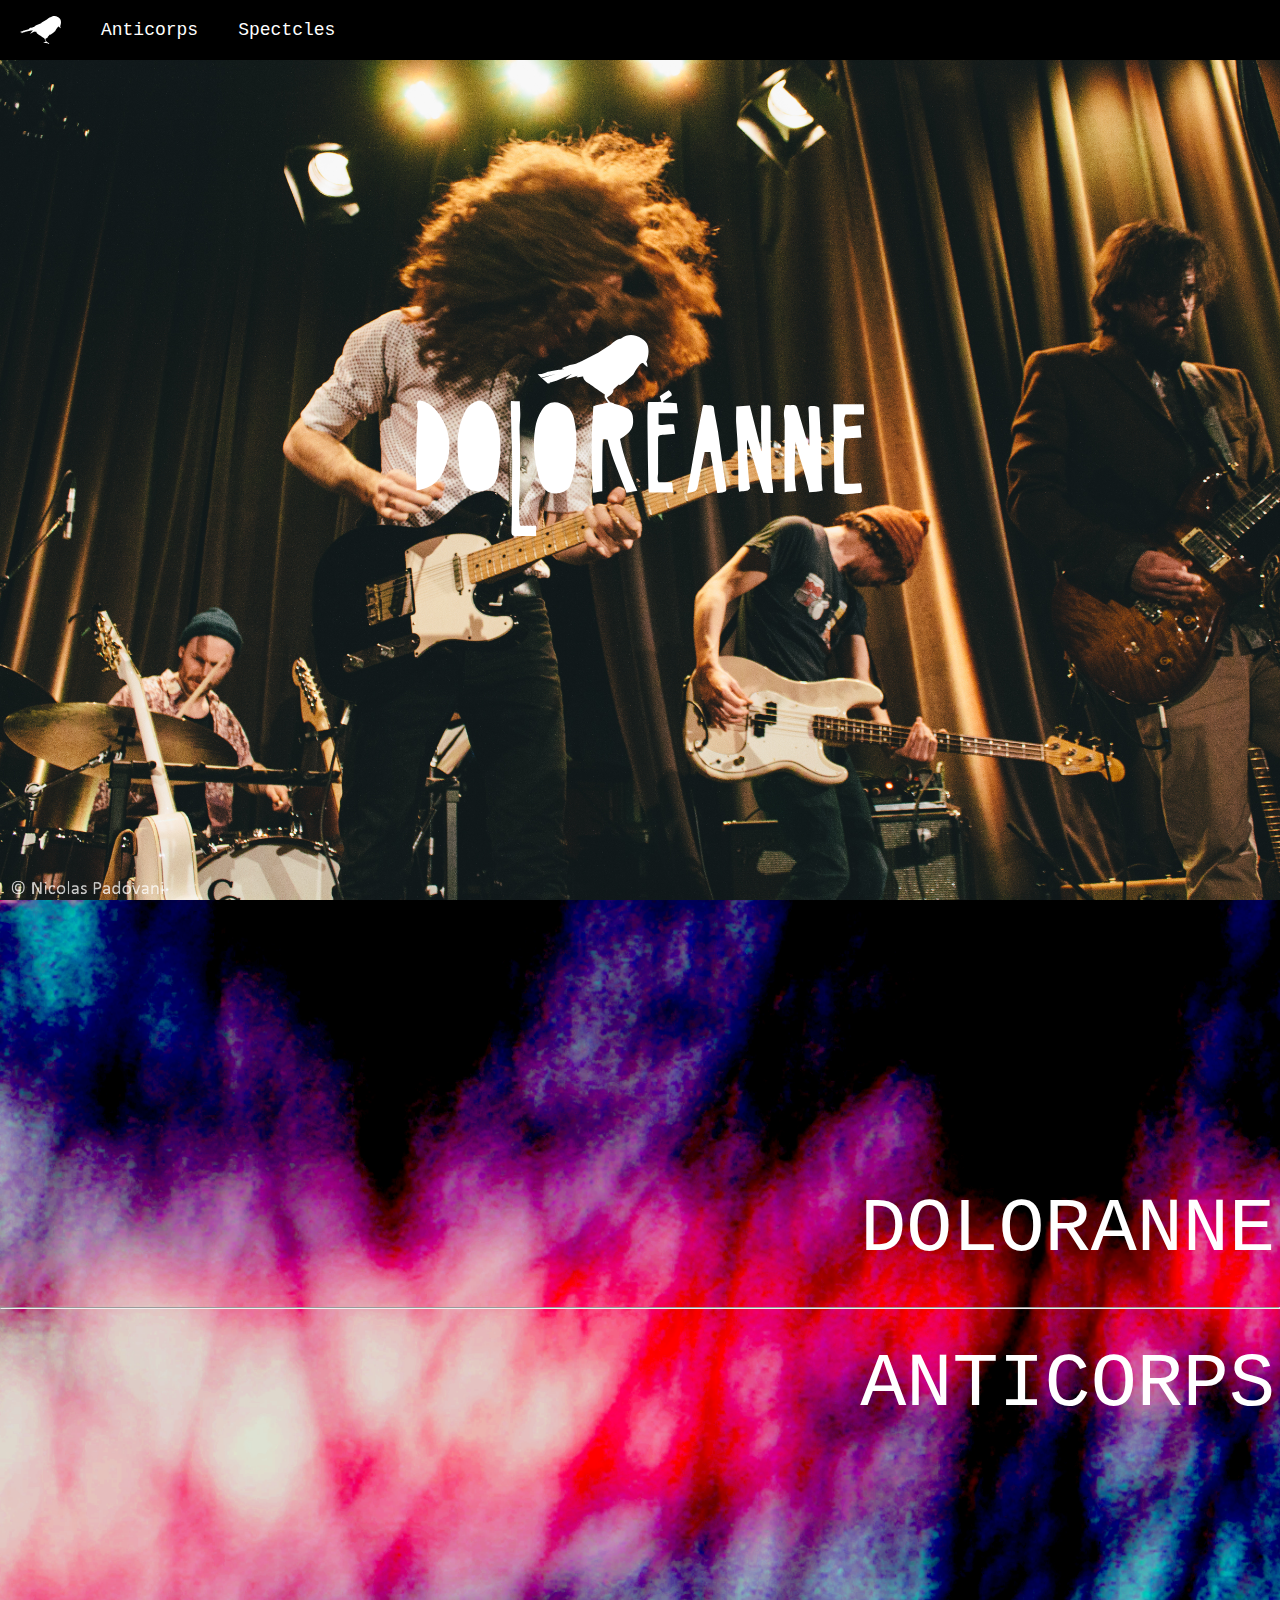
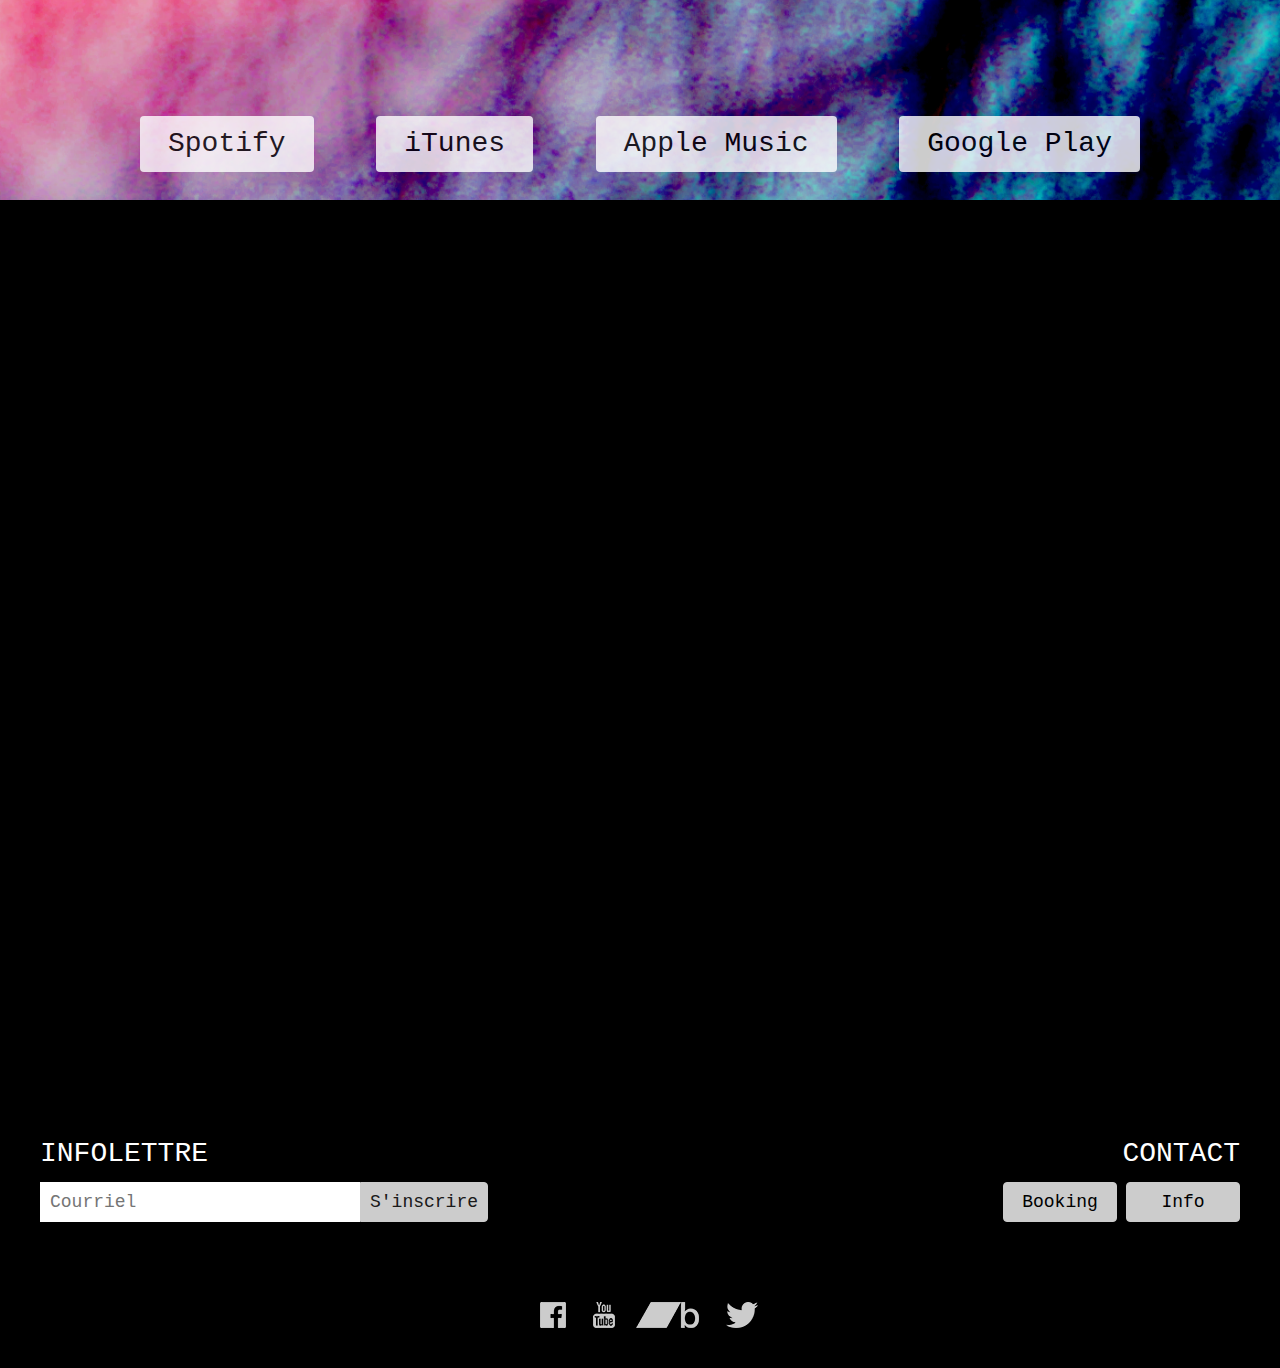
==== index.html @ 205324a2 "v2 done" ====
<!DOCTYPE html>
<html>
	<head>
		<title>Doloréanne - Anticorps</title>
		<meta http-equiv="Content-Type" content="text/html; charset=utf-8">
		<meta name="viewport" content="width=device-width, initial-scale=1.0" />
		<meta property="og:type" content="website">
		<meta property="og:url" content="http://www.doloreanne.com/">
		<meta property="og:title" content="Doloréanne">
		<meta property="og:description" content="Nouvel EP : Anticorps">
		<meta property="og:site_name" content="Doloréanne - Anticorps">
		<meta property="og:image" content="http://doloreanne.com/img/fb-cover.png">
		<meta itemscope="" itemtype="website">
		<meta itemprop="description" content="Nouvel EP : Anticorps">
		<meta itemprop="image" content="http://doloreanne.com/img/cover.jpg">
		<link rel="icon" type="image/png" href="img/icon.png" />
		<link rel="stylesheet" type="text/css" href="./css/screen2019030201.css" />
	</head>
	<body>

		<nav>
			<img src="./img/wezo.svg" alt="Dolo" />
			<a href="#anticorps">Anticorps</a>
			<a href="#spectacles">Spectcles</a>
		</nav>

		<div class="section cover">
			<img src="./img/logo-cover.svg" alt="DOLORÉANNE" />
		</div>

		<div class="section anticorps" id="anticorps">
			<div class="title">
				<span>DOLORANNE</span>
				<hr />
				<span>ANTICORPS</span>
			</div>
			<div class="links">
				<a target="_BLANK" href="https://open.spotify.com/album/1AjdzmxRMo1HwD6W8w2EMB?si=nJT9qt9dRQqXwOm5cv_nzQ" class="spotify">Spotify</a>
				<a target="_BLANK" href="https://itunes.apple.com/ca/album/anticorps-ep/1452738975?uo=4&app=itunes&at=1000lRnf&ct=LFV_84db6aed80f9a83b27f86c3c426909bb" class="itunes">iTunes</a>
				<a target="_BLANK" href="https://itunes.apple.com/ca/album/anticorps-ep/1452738975?uo=4&&app=music&at=1000lRnf&ct=LFV_84db6aed80f9a83b27f86c3c426909bb" class="apple-music">Apple Music</a>
				<a target="_BLANK" href="https://play.google.com/music/m/Bmxa6k22r7zkogozr4hranlynjm?signup_if_needed=1" class="google-play">Google Play</a>
			</div>
		</div>

		<div class="section spectacles" id="spectacles">
			<div class="wrapper">
				<script charset="utf-8" src="https://widget.bandsintown.com/main.min.js"></script><a
					class="bit-widget-initializer" data-artist-name="Doloréanne" data-display-local-dates="false"
					data-display-past-dates="true" data-auto-style="false" data-text-color="#fff" data-link-color="#fff"
					data-popup-background-color="#000" data-background-color="#000" data-display-limit="15"
					data-link-text-color="#000"></a>
			</div>
		</div>

		<div class="contact" id="contact">
			<div class="mc">
				<!-- Begin Mailchimp Signup Form -->
				<link href="//cdn-images.mailchimp.com/embedcode/classic-10_7.css" rel="stylesheet" type="text/css">
				<div id="mc_embed_signup">
					<form action="https://doloreanne.us10.list-manage.com/subscribe/post?u=7552d4fcebd2724e351b34d53&amp;id=9b37d67a64"
						method="post" id="mc-embedded-subscribe-form" name="mc-embedded-subscribe-form" class="validate" target="_blank"
						novalidate>
						<div id="mc_embed_signup_scroll">
							<h2>INFOLETTRE</h2>
							<div class="mc-field-group">
								<input type="email" value="" name="EMAIL" class="required email" id="mce-EMAIL" placeholder="Courriel">
								<input type="submit" value="S'inscrire" name="subscribe" id="mc-embedded-subscribe" class="button">
							</div>
							<div id="mce-responses" class="clear">
								<div class="response" id="mce-error-response" style="display:none"></div>
								<div class="response" id="mce-success-response" style="display:none"></div>
							</div>
							<!-- real people should not fill this in and expect good things - do not remove this or risk form bot signups-->
							<div style="position: absolute; left: -5000px;" aria-hidden="true"><input type="text"
									name="b_7552d4fcebd2724e351b34d53_9b37d67a64" tabindex="-1" value=""></div>
						</div>
					</form>
				</div>
				<script type='text/javascript' src='//s3.amazonaws.com/downloads.mailchimp.com/js/mc-validate.js'></script>
				<script type='text/javascript'>(function($) {
					window.fnames = new Array(); window.ftypes = new Array(); fnames[0] = 'EMAIL'; ftypes[0] = 'email'; fnames[5] = 'MMERGE5'; ftypes[5] = 'text'; fnames[2] = 'LNAME'; ftypes[2] = 'text'; fnames[1] = 'CODE'; ftypes[1] = 'number'; /*
				 * Translated default messages for the $ validation plugin.
				 * Locale: FR
				 */
						$.extend($.validator.messages, {
							required: "Ce champ est requis.",
							remote: "Veuillez remplir ce champ pour continuer.",
							email: "Veuillez entrer une adresse email valide.",
							url: "Veuillez entrer une URL valide.",
							date: "Veuillez entrer une date valide.",
							dateISO: "Veuillez entrer une date valide (ISO).",
							number: "Veuillez entrer un nombre valide.",
							digits: "Veuillez entrer (seulement) une valeur numérique.",
							creditcard: "Veuillez entrer un numéro de carte de crédit valide.",
							equalTo: "Veuillez entrer une nouvelle fois la même valeur.",
							accept: "Veuillez entrer une valeur avec une extension valide.",
							maxlength: $.validator.format("Veuillez ne pas entrer plus de {0} caractères."),
							minlength: $.validator.format("Veuillez entrer au moins {0} caractères."),
							rangelength: $.validator.format("Veuillez entrer entre {0} et {1} caractères."),
							range: $.validator.format("Veuillez entrer une valeur entre {0} et {1}."),
							max: $.validator.format("Veuillez entrer une valeur inférieure ou égale à {0}."),
							min: $.validator.format("Veuillez entrer une valeur supérieure ou égale à {0}.")
						});
					}(jQuery)); var $mcj = jQuery.noConflict(true);</script>
				<!--End mc_embed_signup-->
			</div>

			<div class="links">
				<h2>CONTACT</h2>
				<div class="wrapper">
					<a href="mailto:alex@doloreanne.com">Booking</a>
					<a href="mailto:info@doloreanne.com">Info</a>
				</div>
			</div>
		</div>

		<div class="follow">
			<div class="button">
				<a href="http://facebook.com/doloreanne" target="BLANK">
					<img id="facebook-button" src="./img/facebook.png" />
				</a>
			</div>
			<div class="button">
				<a href="https://www.youtube.com/user/groupedoloreanne/videos" target="BLANK">
					<img style="padding-left: 9px;" id="youtube-button" src="./img/youtube.png" />
				</a>
			</div>
			<div class="button">
				<a href="http://doloreanne.bandcamp.com" target="BLANK">
					<img style="padding-left: 3px;" id="bandcamp-button" src="./img/bandcamp.png" />
				</a>
			</div>
			<div class="button">
				<a href="http://twitter.com/doloreanne" target="BLANK">
					<img style="padding-left: 9px;" id="twitter-button" src="./img/twitter.png" />
				</a>
			</div>
		</div>

	</body>
</html>
---- css/screen2019030201.css ----
html, body, div, span, applet, object, iframe,
h1, h2, h3, h4, h5, h6, p, blockquote, pre,
a, abbr, acronym, address, big, cite, code,
del, dfn, em, img, ins, kbd, q, s, samp,
small, strike, strong, sub, sup, tt, var,
b, u, i, center,
dl, dt, dd, ol, ul, li,
fieldset, form, label, legend,
table, caption, tbody, tfoot, thead, tr, th, td,
article, aside, canvas, details, embed,
figure, figcaption, footer, header, hgroup,
menu, nav, output, ruby, section, summary,
time, mark, audio, video {
  margin: 0;
	padding: 0;
	border: 0;
	font-size: 100%;
	font: inherit;
	vertical-align: baseline;
}

/* make sure to set some focus styles for accessibility */
:focus {
    outline: 0;
}

/* HTML5 display-role reset for older browsers */
article, aside, details, figcaption, figure,
footer, header, hgroup, menu, nav, section {
	display: block;
}

body {
	line-height: 1;
}

ol, ul {
	list-style: none;
}

blockquote, q {
	quotes: none;
}

blockquote:before, blockquote:after,
q:before, q:after {
	content: '';
	content: none;
}

table {
	border-collapse: collapse;
	border-spacing: 0;
}

input[type=search]::-webkit-search-cancel-button,
input[type=search]::-webkit-search-decoration,
input[type=search]::-webkit-search-results-button,
input[type=search]::-webkit-search-results-decoration {
    -webkit-appearance: none;
    -moz-appearance: none;
}

input[type=search] {
    -webkit-appearance: none;
    -moz-appearance: none;
    -webkit-box-sizing: content-box;
    -moz-box-sizing: content-box;
    box-sizing: content-box;
}

textarea {
    overflow: auto;
    vertical-align: top;
    resize: vertical;
}

/**
 * Correct `inline-block` display not defined in IE 6/7/8/9 and Firefox 3.
 */

audio,
canvas,
video {
    display: inline-block;
    *display: inline;
    *zoom: 1;
    max-width: 100%;
}

/**
 * Prevent modern browsers from displaying `audio` without controls.
 * Remove excess height in iOS 5 devices.
 */

audio:not([controls]) {
    display: none;
    height: 0;
}

/**
 * Address styling not present in IE 7/8/9, Firefox 3, and Safari 4.
 * Known issue: no IE 6 support.
 */

[hidden] {
    display: none;
}

/**
 * 1. Correct text resizing oddly in IE 6/7 when body `font-size` is set using
 *    `em` units.
 * 2. Prevent iOS text size adjust after orientation change, without disabling
 *    user zoom.
 */

html {
    font-size: 100%; /* 1 */
    -webkit-text-size-adjust: 100%; /* 2 */
    -ms-text-size-adjust: 100%; /* 2 */
}

/**
 * Address `outline` inconsistency between Chrome and other browsers.
 */

a:focus {
    outline: thin dotted;
}

/**
 * Improve readability when focused and also mouse hovered in all browsers.
 */

a:active,
a:hover {
    outline: 0;
}

/**
 * 1. Remove border when inside `a` element in IE 6/7/8/9 and Firefox 3.
 * 2. Improve image quality when scaled in IE 7.
 */

img {
    border: 0; /* 1 */
    -ms-interpolation-mode: bicubic; /* 2 */
}

/**
 * Address margin not present in IE 6/7/8/9, Safari 5, and Opera 11.
 */

figure {
    margin: 0;
}

/**
 * Correct margin displayed oddly in IE 6/7.
 */

form {
    margin: 0;
}

/**
 * Define consistent border, margin, and padding.
 */

fieldset {
    border: 1px solid #c0c0c0;
    margin: 0 2px;
    padding: 0.35em 0.625em 0.75em;
}

/**
 * 1. Correct color not being inherited in IE 6/7/8/9.
 * 2. Correct text not wrapping in Firefox 3.
 * 3. Correct alignment displayed oddly in IE 6/7.
 */

legend {
    border: 0; /* 1 */
    padding: 0;
    white-space: normal; /* 2 */
    *margin-left: -7px; /* 3 */
}

/**
 * 1. Correct font size not being inherited in all browsers.
 * 2. Address margins set differently in IE 6/7, Firefox 3+, Safari 5,
 *    and Chrome.
 * 3. Improve appearance and consistency in all browsers.
 */

button,
input,
select,
textarea {
    font-size: 100%; /* 1 */
    margin: 0; /* 2 */
    vertical-align: baseline; /* 3 */
    *vertical-align: middle; /* 3 */
}

/**
 * Address Firefox 3+ setting `line-height` on `input` using `!important` in
 * the UA stylesheet.
 */

button,
input {
    line-height: normal;
}

/**
 * Address inconsistent `text-transform` inheritance for `button` and `select`.
 * All other form control elements do not inherit `text-transform` values.
 * Correct `button` style inheritance in Chrome, Safari 5+, and IE 6+.
 * Correct `select` style inheritance in Firefox 4+ and Opera.
 */

button,
select {
    text-transform: none;
}

/**
 * 1. Avoid the WebKit bug in Android 4.0.* where (2) destroys native `audio`
 *    and `video` controls.
 * 2. Correct inability to style clickable `input` types in iOS.
 * 3. Improve usability and consistency of cursor style between image-type
 *    `input` and others.
 * 4. Remove inner spacing in IE 7 without affecting normal text inputs.
 *    Known issue: inner spacing remains in IE 6.
 */

button,
html input[type="button"], /* 1 */
input[type="reset"],
input[type="submit"] {
    -webkit-appearance: button; /* 2 */
    cursor: pointer; /* 3 */
    *overflow: visible;  /* 4 */
}

/**
 * Re-set default cursor for disabled elements.
 */

button[disabled],
html input[disabled] {
    cursor: default;
}

/**
 * 1. Address box sizing set to content-box in IE 8/9.
 * 2. Remove excess padding in IE 8/9.
 * 3. Remove excess padding in IE 7.
 *    Known issue: excess padding remains in IE 6.
 */

input[type="checkbox"],
input[type="radio"] {
    box-sizing: border-box; /* 1 */
    padding: 0; /* 2 */
    *height: 13px; /* 3 */
    *width: 13px; /* 3 */
}

/**
 * 1. Address `appearance` set to `searchfield` in Safari 5 and Chrome.
 * 2. Address `box-sizing` set to `border-box` in Safari 5 and Chrome
 *    (include `-moz` to future-proof).
 */

input[type="search"] {
    -webkit-appearance: textfield; /* 1 */
    -moz-box-sizing: content-box;
    -webkit-box-sizing: content-box; /* 2 */
    box-sizing: content-box;
}

/**
 * Remove inner padding and search cancel button in Safari 5 and Chrome
 * on OS X.
 */

input[type="search"]::-webkit-search-cancel-button,
input[type="search"]::-webkit-search-decoration {
    -webkit-appearance: none;
}

/**
 * Remove inner padding and border in Firefox 3+.
 */

button::-moz-focus-inner,
input::-moz-focus-inner {
    border: 0;
    padding: 0;
}

/**
 * 1. Remove default vertical scrollbar in IE 6/7/8/9.
 * 2. Improve readability and alignment in all browsers.
 */

textarea {
    overflow: auto; /* 1 */
    vertical-align: top; /* 2 */
}

/**
 * Remove most spacing between table cells.
 */

table {
    border-collapse: collapse;
    border-spacing: 0;
}

html,
button,
input,
select,
textarea {
    color: #222;
}


::-moz-selection {
    background: #b3d4fc;
    text-shadow: none;
}

::selection {
    background: #b3d4fc;
    text-shadow: none;
}

img {
    vertical-align: middle;
}

fieldset {
    border: 0;
    margin: 0;
    padding: 0;
}

textarea {
    resize: vertical;
}

.chromeframe {
    margin: 0.2em 0;
    background: #ccc;
    color: #000;
    padding: 0.2em 0;
}

html {
	background-color: #000;
}

nav {
	background-color: #000;
	width: 100%;
	height: 60px;
	position: fixed;
	display: flex;
	flex-direction: row;
	align-items: center;
	z-index: 1;
}
nav img {
	margin: 0 20px;
}
nav a {
	color: #fff;
	font-family: 'Courier New', Courier, monospace;
	text-decoration: none;
	font-size: 18px;
	margin: 0 20px;
}
nav a:hover {
	text-decoration: underline;
}

h2 {
	color: #fff;
	font-size: 28px;
	margin-bottom: 0.5em;
	font-family: 'Courier New', Courier, monospace;
}

.section {
	display: flex;
	min-height: 100vh;
	width: 100%;
}
.section.cover {
	background: url('../img/cover.jpg');
	background-size: cover;
	align-items: center;
	justify-content: center;
}
.section.cover img {
	width: 35%;
	height: auto;
}

.section.anticorps {
	background: url('../img/anticorps.png');
	background-size: cover;
	display: flex;
	flex-direction: column;
	align-items: center;
	justify-content: space-between;
}
.section.anticorps .title {
	color: #fff;
	font-family: 'Courier New', Courier, monospace;
	font-size: 6vw;
	width: 100%;
	text-align: right;
	margin-top: auto;
	margin-bottom: auto;
}
.section.anticorps .title span {
	margin-right: 5px;
}
.section.anticorps .links {
	display: flex;
	flex-direction: row;
	align-items: center;
	margin-bottom: 28px;
	width: 90%;
	max-width: 1000px;
	justify-content: space-between;
	height: 56px;
}
.section.anticorps .links a {
	color: #000;
	font-family: 'Courier New', Courier, monospace;
	text-decoration: none;
	font-size: 28px;
	padding: 0.5em 1em;
	background-color: #fff;
	border-radius: 4px;
	white-space: nowrap;
	overflow: hidden;
	opacity: 0.8;
}
.section.anticorps .links a:hover {
	opacity: 1;
}
@media only screen and (max-width: 920px) {
	.section.anticorps .links {
		flex-direction: column; 
		height: auto;
	}
	.section.anticorps .links a {
		width: 200px;
		text-align: center;
		padding: 0.5 0;
		margin-top: 50px;
	}
}

.section.spectacles {
	background-color: #000;
}
.section.spectacles .wrapper {
	flex: 1;
	width: 100%;
}

.contact {
	display: flex;
	align-items: flex-end;
	margin: 40px;
}
.contact #mc_embed_signup {
	font-size: 28px;
	font-family: 'Courier New', Courier, monospace;
	color: #fff;
}
.contact #mc_embed_signup input[type="email"] {
	font-family: 'Courier New', Courier, monospace;
    font-size: 18px;
    margin: 0;
    padding: 0.5em;
    width: 300px;
    float:left;
    border: 1px solid #fff;
}
.contact #mc_embed_signup input[type="submit"] {
	background-color: #fff;
	font-family: 'Courier New', Courier, monospace;
	font-size: 18px;
	padding: 0.5em;
	float:left;
	border: 1px solid #fff;
	opacity: 0.8;
	border-top-right-radius: 4px;
	border-bottom-right-radius: 4px;
}
.contact #mc_embed_signup input[type="submit"]:hover {
	opacity: 1;
}
.contact .links {
	flex: 1;
	text-align: right;
}
.contact .links .wrapper {
	display: flex;
	flex-direction: row;
	justify-content: flex-end;
}
.contact .links .wrapper a {
	color: #000;
	font-family: 'Courier New', Courier, monospace;
	text-decoration: none;
	font-size: 18px;
	padding: 0.5em 1em;
	border: 1px solid #fff;
	line-height: 20px;
	background-color: #fff;
	border-radius: 4px;
	white-space: nowrap;
	overflow: hidden;
	opacity: 0.8;
	margin-left: 0.5em;
	width: 76px;
	text-align: center;
}
.contact .links .wrapper a:hover {
	opacity: 1;
}
@media only screen and (max-width: 750px) {
	.contact .mc {
		display: none;
	}
	.contact .links {
		flex: 1;
		text-align: center;
	}
	.contact .links .wrapper {
		display: flex;
		flex-direction: row;
		justify-content: center;
	}
}

.follow {
	width: 100%;
	display: flex;
	flex-direction: row;
	justify-content: center;
	margin: 80px 0 40px 0;
}
.follow .button {
	opacity: 0.8;
	margin-left: 18px;
}
.follow .button:hover {
	opacity: 1;
}
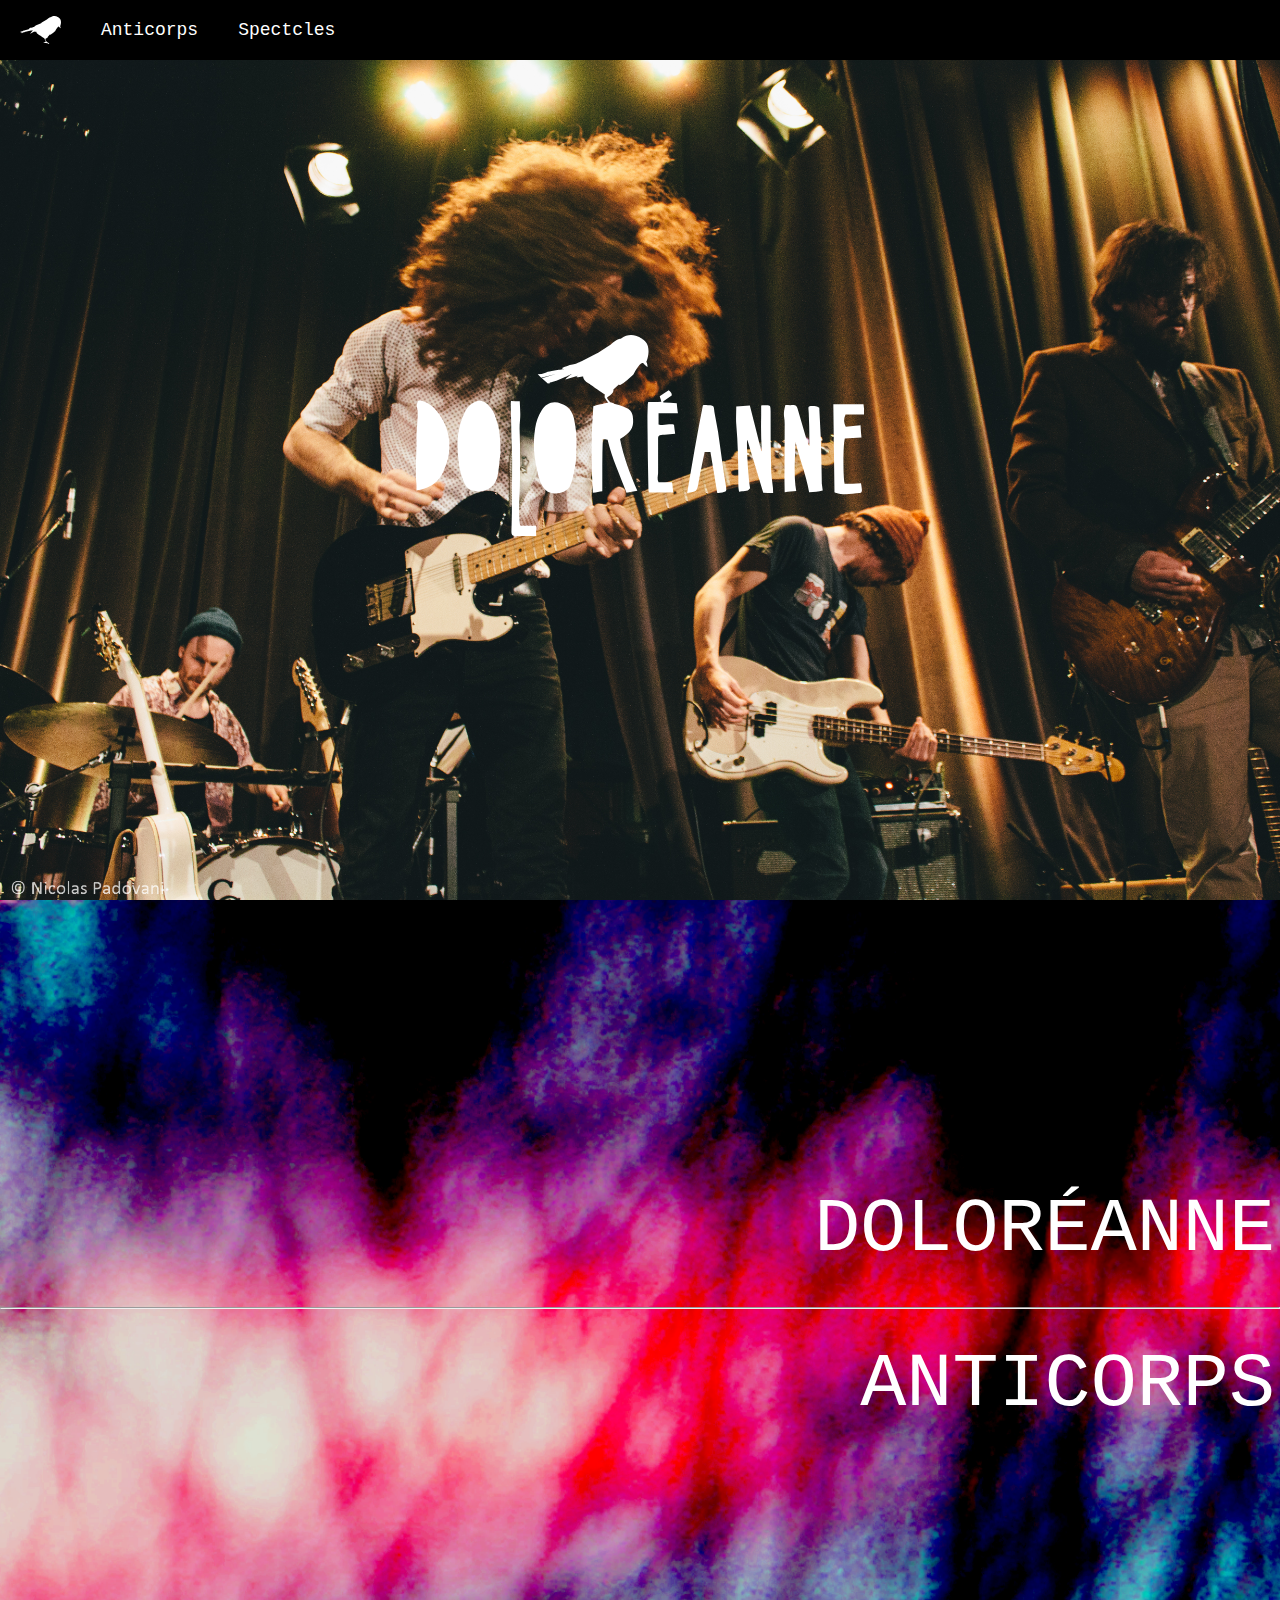
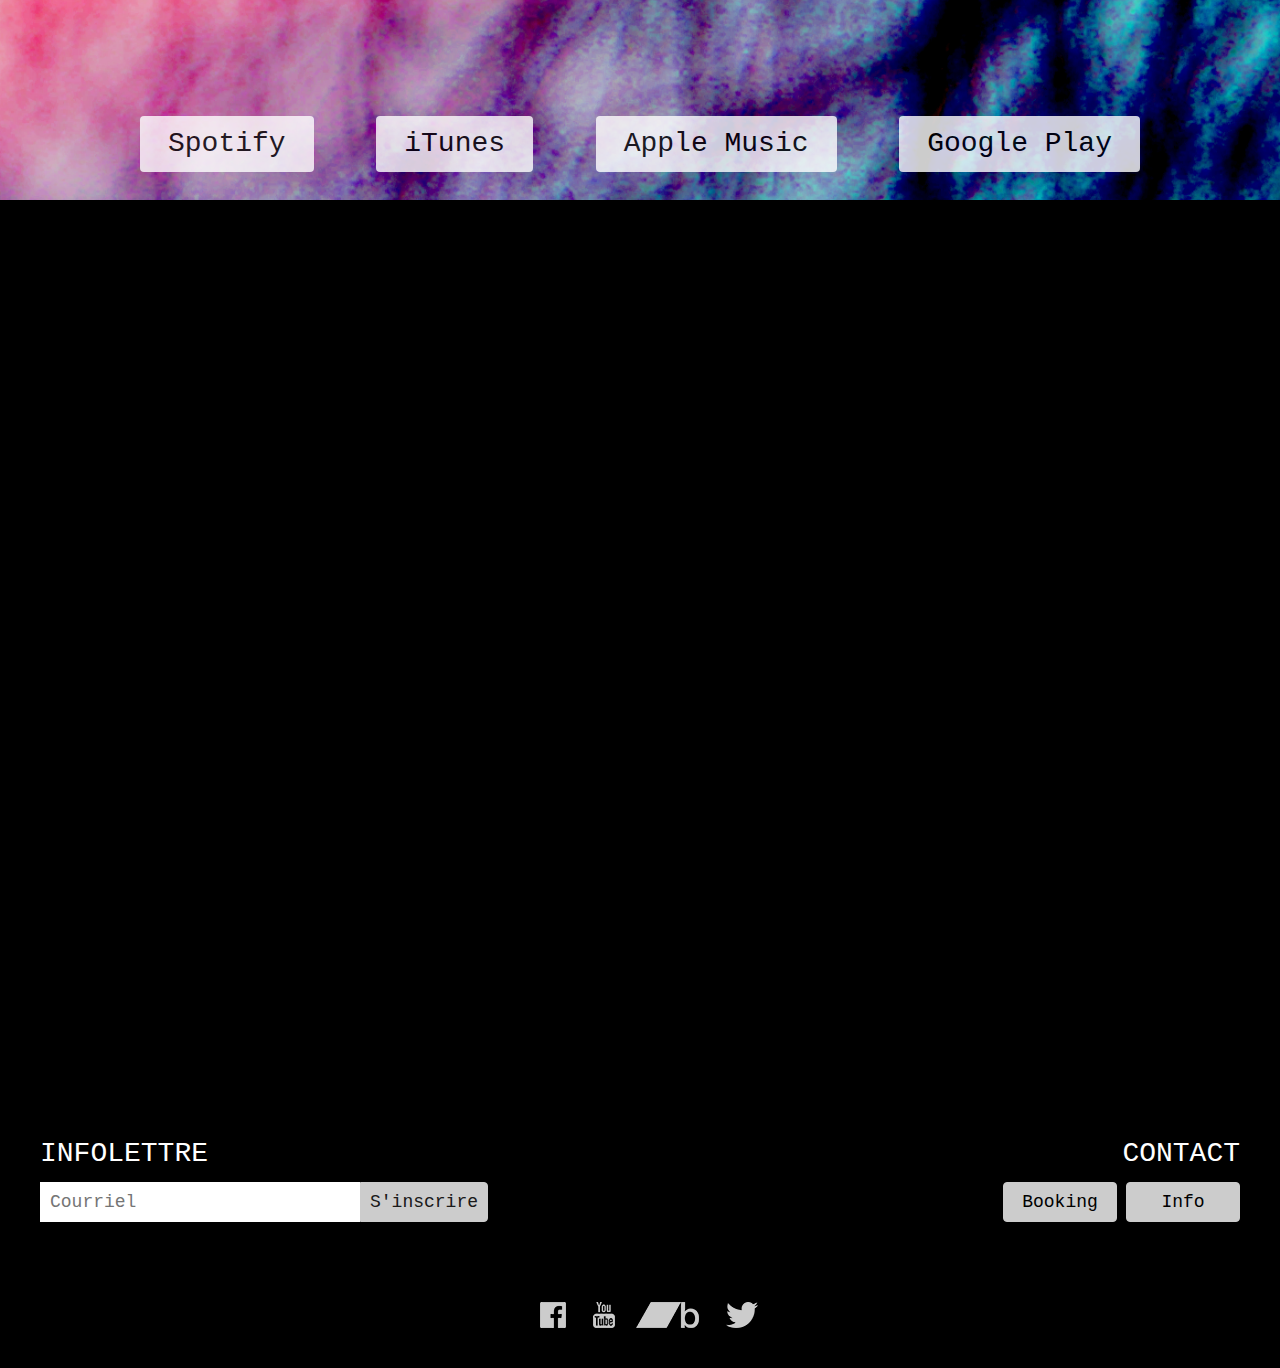
==== commit 12a23d63: "Fixed typo" ====
--- a/index.html
+++ b/index.html
@@ -30,7 +30,7 @@
 
 		<div class="section anticorps" id="anticorps">
 			<div class="title">
-				<span>DOLORANNE</span>
+				<span>DOLORÉANNE</span>
 				<hr />
 				<span>ANTICORPS</span>
 			</div>
@@ -54,8 +54,6 @@
 
 		<div class="contact" id="contact">
 			<div class="mc">
-				<!-- Begin Mailchimp Signup Form -->
-				<link href="//cdn-images.mailchimp.com/embedcode/classic-10_7.css" rel="stylesheet" type="text/css">
 				<div id="mc_embed_signup">
 					<form action="https://doloreanne.us10.list-manage.com/subscribe/post?u=7552d4fcebd2724e351b34d53&amp;id=9b37d67a64"
 						method="post" id="mc-embedded-subscribe-form" name="mc-embedded-subscribe-form" class="validate" target="_blank"
@@ -76,33 +74,6 @@
 						</div>
 					</form>
 				</div>
-				<script type='text/javascript' src='//s3.amazonaws.com/downloads.mailchimp.com/js/mc-validate.js'></script>
-				<script type='text/javascript'>(function($) {
-					window.fnames = new Array(); window.ftypes = new Array(); fnames[0] = 'EMAIL'; ftypes[0] = 'email'; fnames[5] = 'MMERGE5'; ftypes[5] = 'text'; fnames[2] = 'LNAME'; ftypes[2] = 'text'; fnames[1] = 'CODE'; ftypes[1] = 'number'; /*
-				 * Translated default messages for the $ validation plugin.
-				 * Locale: FR
-				 */
-						$.extend($.validator.messages, {
-							required: "Ce champ est requis.",
-							remote: "Veuillez remplir ce champ pour continuer.",
-							email: "Veuillez entrer une adresse email valide.",
-							url: "Veuillez entrer une URL valide.",
-							date: "Veuillez entrer une date valide.",
-							dateISO: "Veuillez entrer une date valide (ISO).",
-							number: "Veuillez entrer un nombre valide.",
-							digits: "Veuillez entrer (seulement) une valeur numérique.",
-							creditcard: "Veuillez entrer un numéro de carte de crédit valide.",
-							equalTo: "Veuillez entrer une nouvelle fois la même valeur.",
-							accept: "Veuillez entrer une valeur avec une extension valide.",
-							maxlength: $.validator.format("Veuillez ne pas entrer plus de {0} caractères."),
-							minlength: $.validator.format("Veuillez entrer au moins {0} caractères."),
-							rangelength: $.validator.format("Veuillez entrer entre {0} et {1} caractères."),
-							range: $.validator.format("Veuillez entrer une valeur entre {0} et {1}."),
-							max: $.validator.format("Veuillez entrer une valeur inférieure ou égale à {0}."),
-							min: $.validator.format("Veuillez entrer une valeur supérieure ou égale à {0}.")
-						});
-					}(jQuery)); var $mcj = jQuery.noConflict(true);</script>
-				<!--End mc_embed_signup-->
 			</div>
 
 			<div class="links">
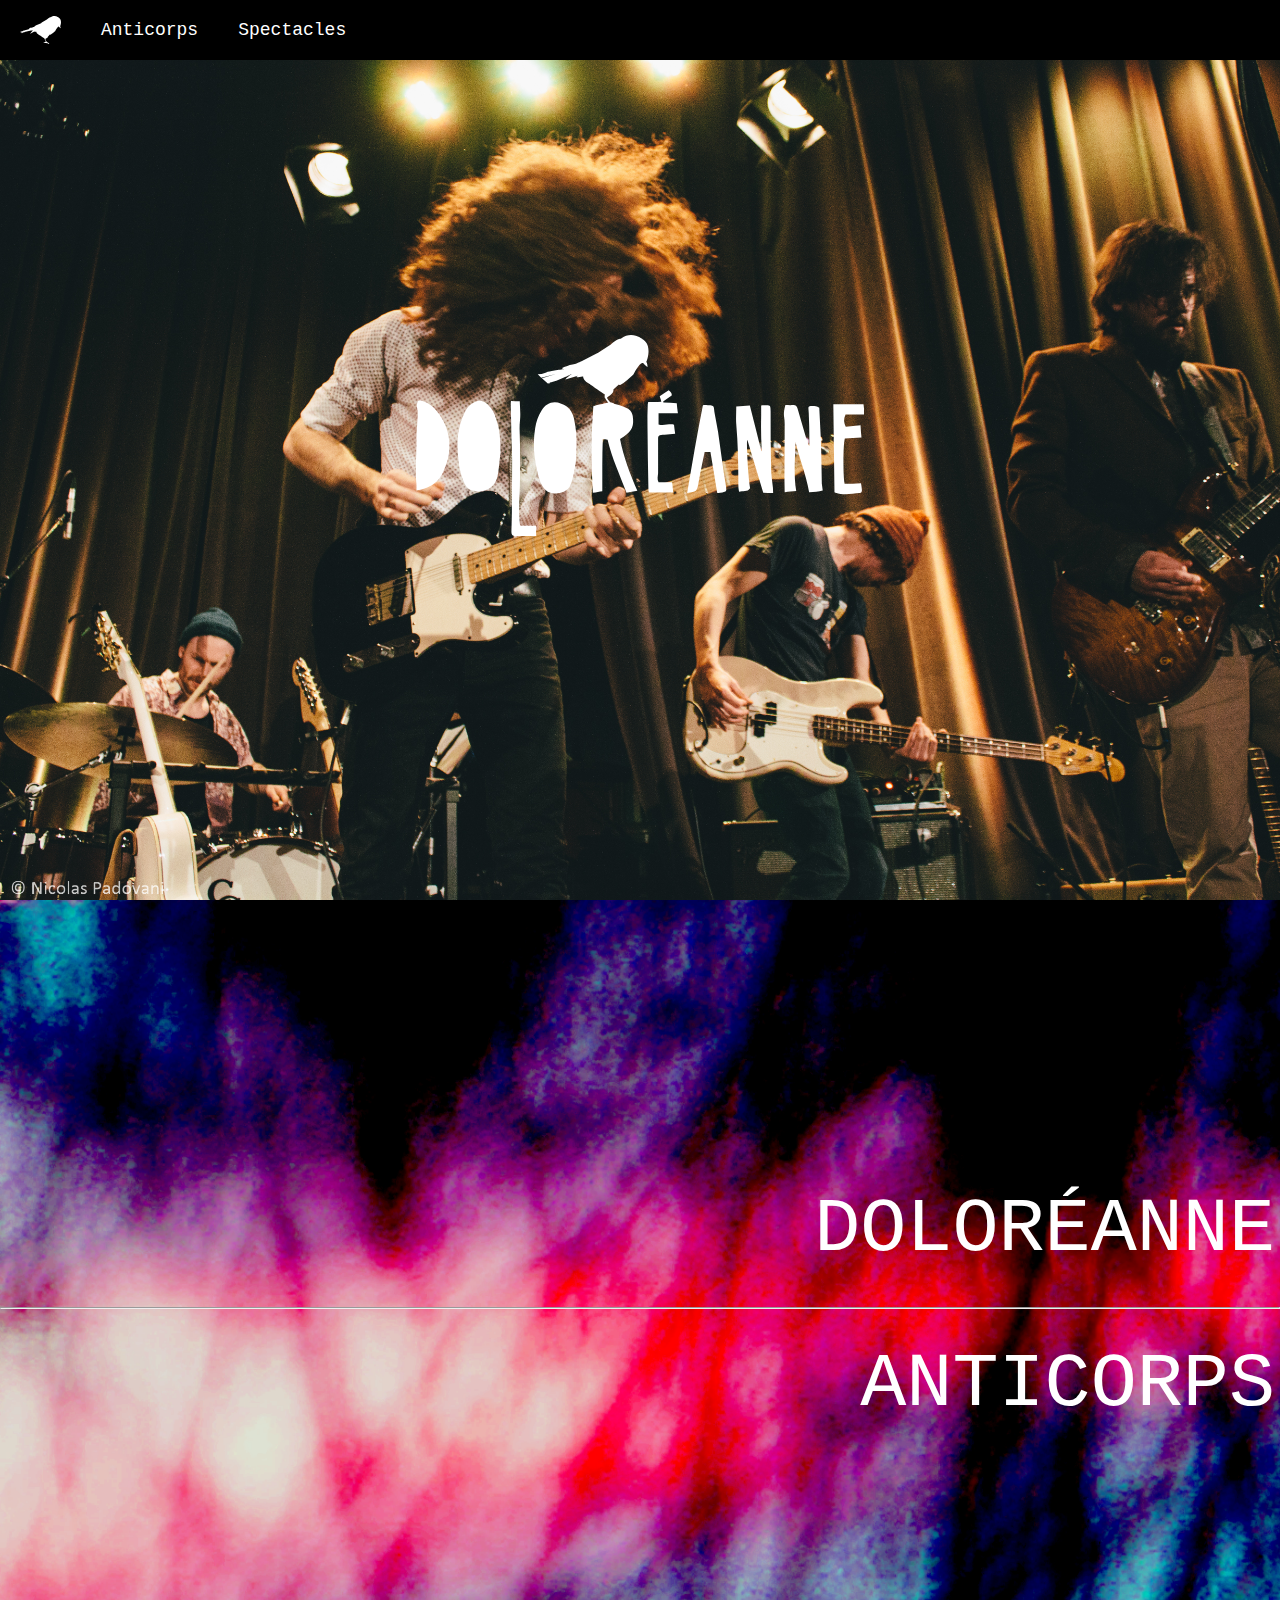
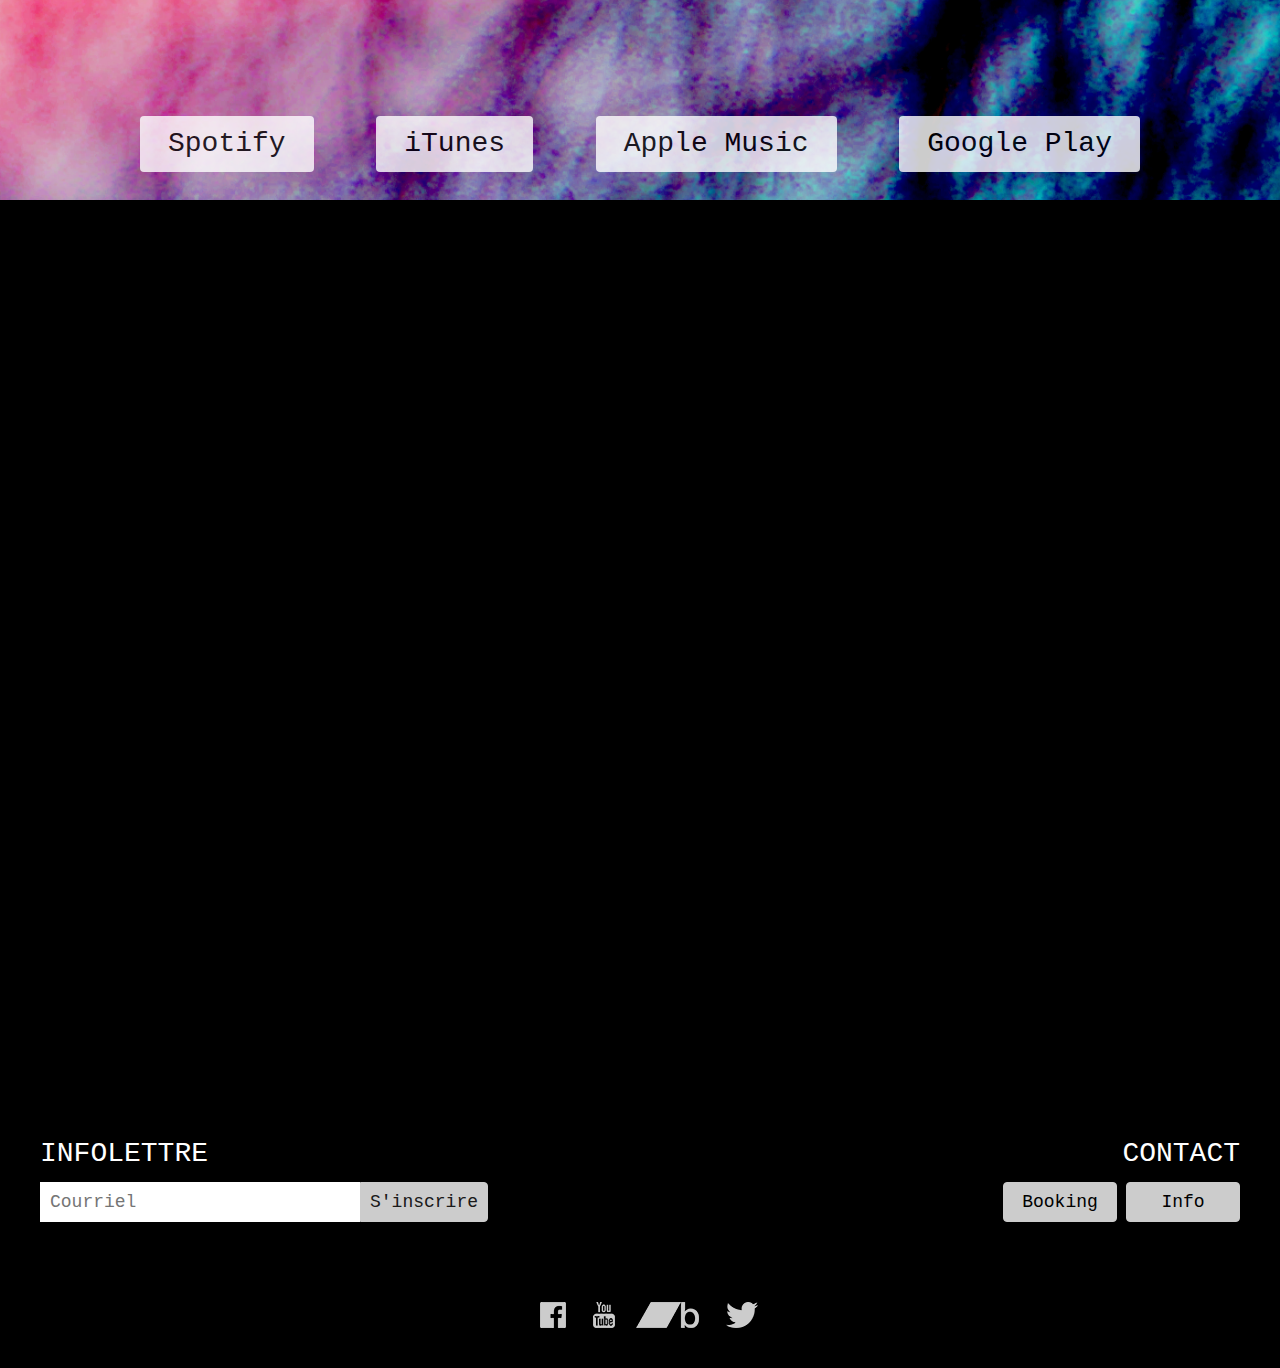
==== commit 2907415b: "Fixed typo volume 2" ====
--- a/index.html
+++ b/index.html
@@ -21,7 +21,7 @@
 		<nav>
 			<img src="./img/wezo.svg" alt="Dolo" />
 			<a href="#anticorps">Anticorps</a>
-			<a href="#spectacles">Spectcles</a>
+			<a href="#spectacles">Spectacles</a>
 		</nav>
 
 		<div class="section cover">
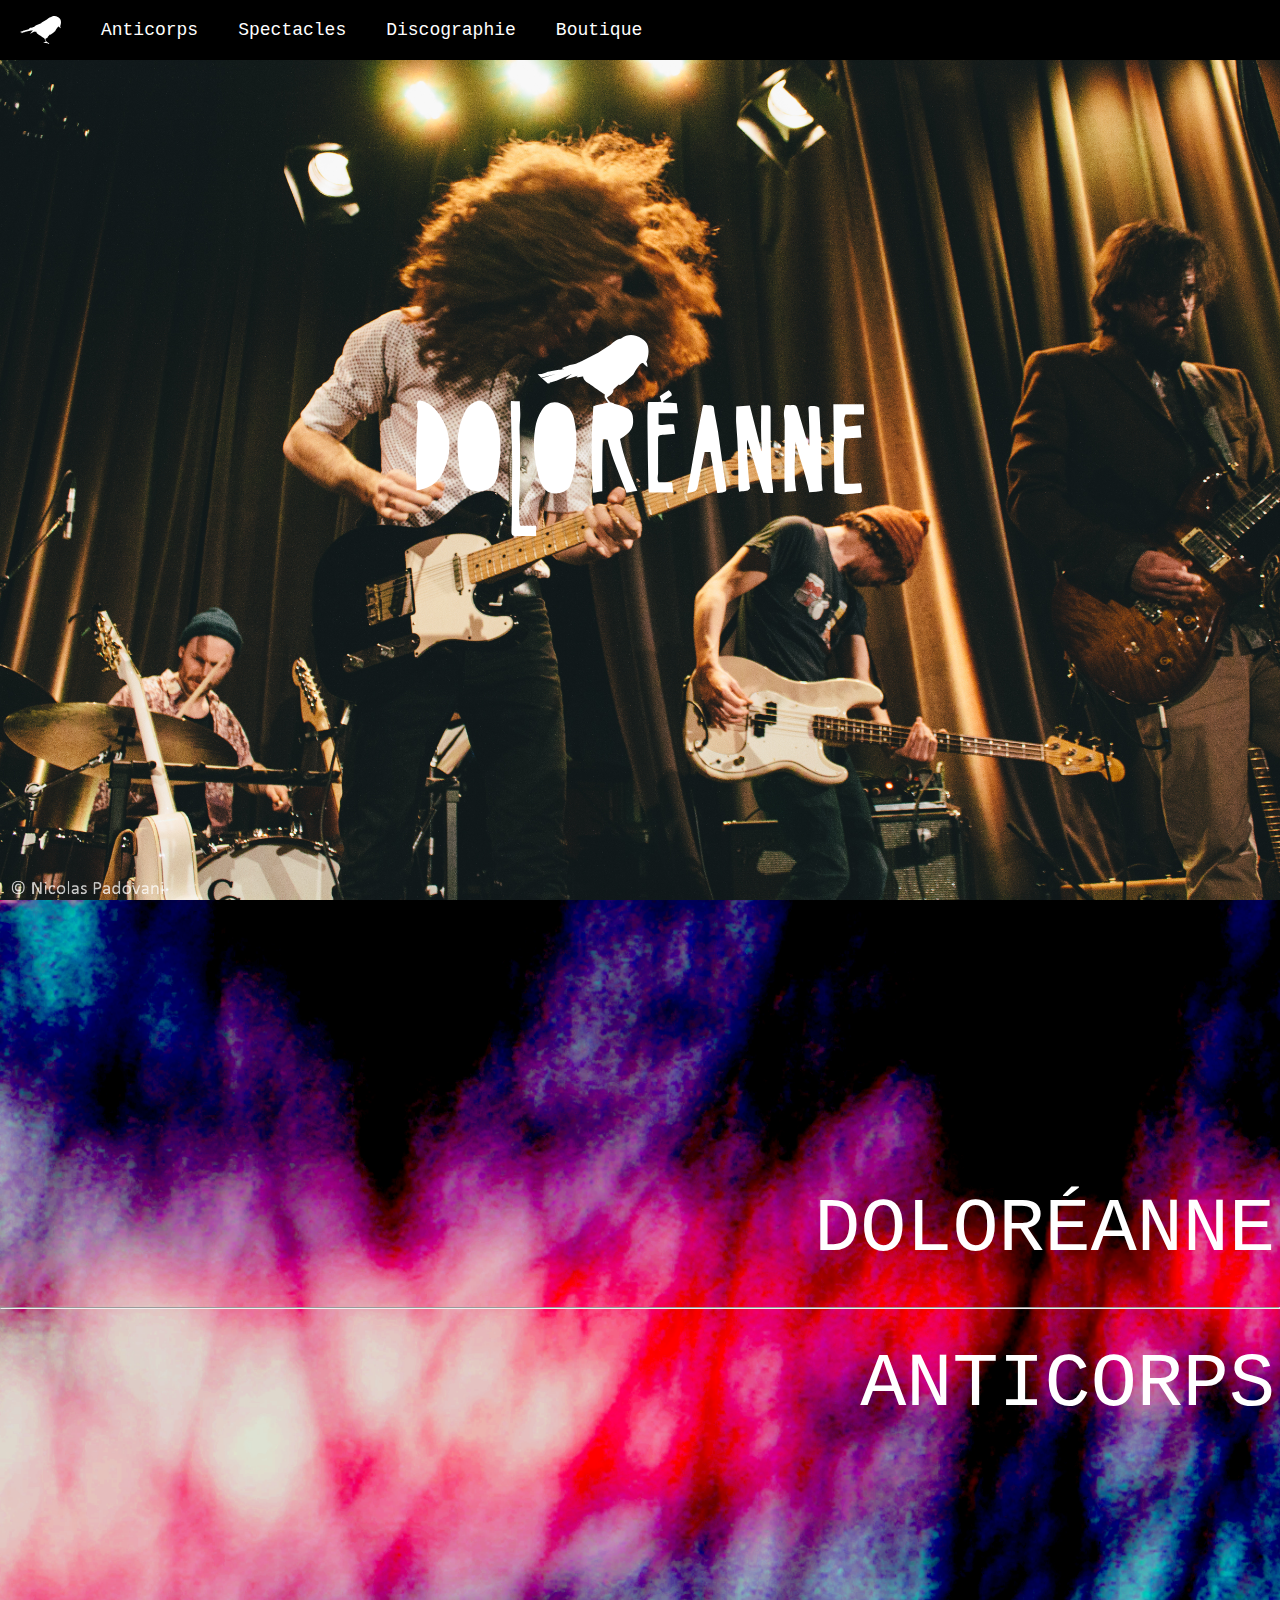
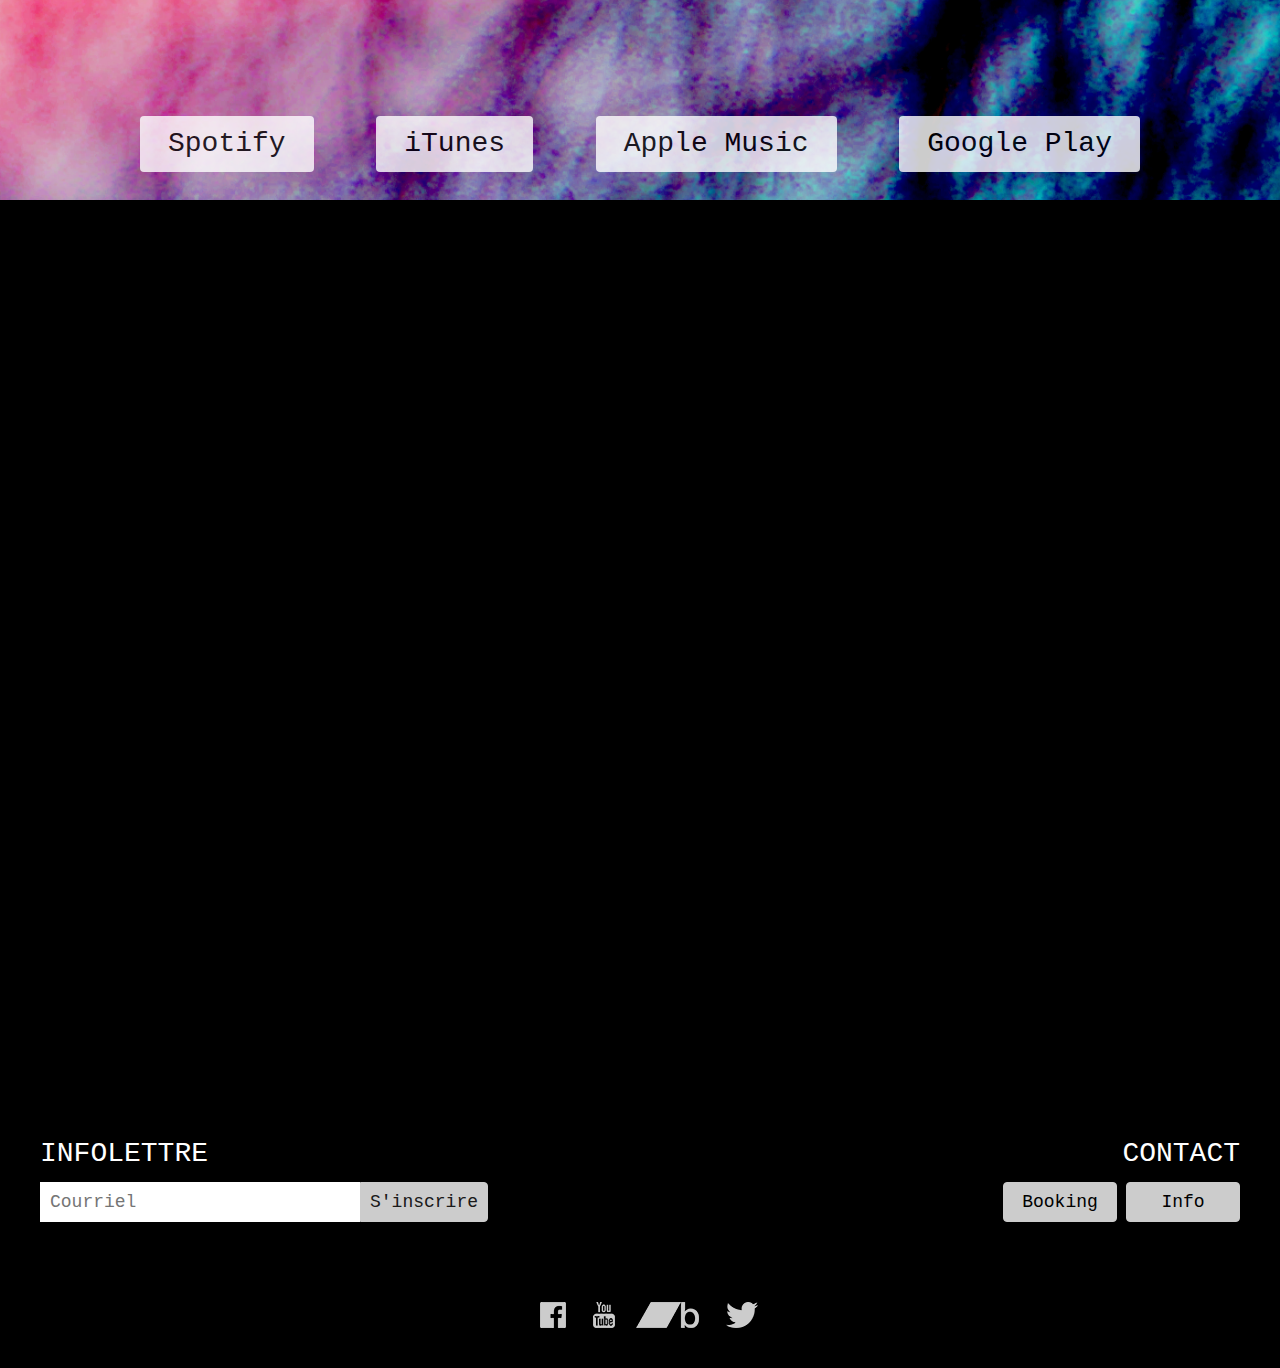
==== commit 1a664e0e: "Added discography and store in menu" ====
--- a/index.html
+++ b/index.html
@@ -1,112 +1,126 @@
 <!DOCTYPE html>
 <html>
-	<head>
-		<title>Doloréanne - Anticorps</title>
-		<meta http-equiv="Content-Type" content="text/html; charset=utf-8">
-		<meta name="viewport" content="width=device-width, initial-scale=1.0" />
-		<meta property="og:type" content="website">
-		<meta property="og:url" content="http://www.doloreanne.com/">
-		<meta property="og:title" content="Doloréanne">
-		<meta property="og:description" content="Nouvel EP : Anticorps">
-		<meta property="og:site_name" content="Doloréanne - Anticorps">
-		<meta property="og:image" content="http://doloreanne.com/img/fb-cover.png">
-		<meta itemscope="" itemtype="website">
-		<meta itemprop="description" content="Nouvel EP : Anticorps">
-		<meta itemprop="image" content="http://doloreanne.com/img/cover.jpg">
-		<link rel="icon" type="image/png" href="img/icon.png" />
-		<link rel="stylesheet" type="text/css" href="./css/screen2019030201.css" />
-	</head>
-	<body>
 
-		<nav>
-			<img src="./img/wezo.svg" alt="Dolo" />
-			<a href="#anticorps">Anticorps</a>
-			<a href="#spectacles">Spectacles</a>
-		</nav>
+<head>
+	<title>Doloréanne - Anticorps</title>
+	<meta http-equiv="Content-Type" content="text/html; charset=utf-8">
+	<meta name="viewport" content="width=device-width, initial-scale=1.0" />
+	<meta property="og:type" content="website">
+	<meta property="og:url" content="http://www.doloreanne.com/">
+	<meta property="og:title" content="Doloréanne">
+	<meta property="og:description" content="Nouvel EP : Anticorps">
+	<meta property="og:site_name" content="Doloréanne - Anticorps">
+	<meta property="og:image" content="http://doloreanne.com/img/fb-cover.png">
+	<meta itemscope="" itemtype="website">
+	<meta itemprop="description" content="Nouvel EP : Anticorps">
+	<meta itemprop="image" content="http://doloreanne.com/img/cover.jpg">
+	<link rel="icon" type="image/png" href="img/icon.png" />
+	<link rel="stylesheet" type="text/css" href="./css/screen2019030201.css" />
+</head>
 
-		<div class="section cover">
-			<img src="./img/logo-cover.svg" alt="DOLORÉANNE" />
+<body>
+
+	<nav>
+		<img src="./img/wezo.svg" alt="Dolo" />
+		<a href="#anticorps">Anticorps</a>
+		<a href="#spectacles">Spectacles</a>
+		<a href="https://doloreanne.bandcamp.com/music" target="_BLANK">Discographie</a>
+		<a href="https://doloreanne.bandcamp.com/merch" target="_BLANK">Boutique</a>
+	</nav>
+
+	<div class="section cover">
+		<img src="./img/logo-cover.svg" alt="DOLORÉANNE" />
+	</div>
+
+	<div class="section anticorps" id="anticorps">
+		<div class="title">
+			<span>DOLORÉANNE</span>
+			<hr />
+			<span>ANTICORPS</span>
 		</div>
+		<div class="links">
+			<a target="_BLANK" href="https://open.spotify.com/album/1AjdzmxRMo1HwD6W8w2EMB?si=nJT9qt9dRQqXwOm5cv_nzQ"
+				class="spotify">Spotify</a>
+			<a target="_BLANK"
+				href="https://itunes.apple.com/ca/album/anticorps-ep/1452738975?uo=4&app=itunes&at=1000lRnf&ct=LFV_84db6aed80f9a83b27f86c3c426909bb"
+				class="itunes">iTunes</a>
+			<a target="_BLANK"
+				href="https://itunes.apple.com/ca/album/anticorps-ep/1452738975?uo=4&&app=music&at=1000lRnf&ct=LFV_84db6aed80f9a83b27f86c3c426909bb"
+				class="apple-music">Apple Music</a>
+			<a target="_BLANK" href="https://play.google.com/music/m/Bmxa6k22r7zkogozr4hranlynjm?signup_if_needed=1"
+				class="google-play">Google Play</a>
+		</div>
+	</div>
 
-		<div class="section anticorps" id="anticorps">
-			<div class="title">
-				<span>DOLORÉANNE</span>
-				<hr />
-				<span>ANTICORPS</span>
-			</div>
-			<div class="links">
-				<a target="_BLANK" href="https://open.spotify.com/album/1AjdzmxRMo1HwD6W8w2EMB?si=nJT9qt9dRQqXwOm5cv_nzQ" class="spotify">Spotify</a>
-				<a target="_BLANK" href="https://itunes.apple.com/ca/album/anticorps-ep/1452738975?uo=4&app=itunes&at=1000lRnf&ct=LFV_84db6aed80f9a83b27f86c3c426909bb" class="itunes">iTunes</a>
-				<a target="_BLANK" href="https://itunes.apple.com/ca/album/anticorps-ep/1452738975?uo=4&&app=music&at=1000lRnf&ct=LFV_84db6aed80f9a83b27f86c3c426909bb" class="apple-music">Apple Music</a>
-				<a target="_BLANK" href="https://play.google.com/music/m/Bmxa6k22r7zkogozr4hranlynjm?signup_if_needed=1" class="google-play">Google Play</a>
+	<div class="section spectacles" id="spectacles">
+		<div class="wrapper">
+			<script charset="utf-8" src="https://widget.bandsintown.com/main.min.js"></script><a
+				class="bit-widget-initializer" data-artist-name="Doloréanne" data-display-local-dates="false"
+				data-display-past-dates="true" data-auto-style="false" data-text-color="#fff" data-link-color="#fff"
+				data-popup-background-color="#000" data-background-color="#000" data-display-limit="15"
+				data-link-text-color="#000"></a>
+		</div>
+	</div>
+
+	<div class="contact" id="contact">
+		<div class="mc">
+			<div id="mc_embed_signup">
+				<form
+					action="https://doloreanne.us10.list-manage.com/subscribe/post?u=7552d4fcebd2724e351b34d53&amp;id=9b37d67a64"
+					method="post" id="mc-embedded-subscribe-form" name="mc-embedded-subscribe-form" class="validate"
+					target="_blank" novalidate>
+					<div id="mc_embed_signup_scroll">
+						<h2>INFOLETTRE</h2>
+						<div class="mc-field-group">
+							<input type="email" value="" name="EMAIL" class="required email" id="mce-EMAIL"
+								placeholder="Courriel">
+							<input type="submit" value="S'inscrire" name="subscribe" id="mc-embedded-subscribe"
+								class="button">
+						</div>
+						<div id="mce-responses" class="clear">
+							<div class="response" id="mce-error-response" style="display:none"></div>
+							<div class="response" id="mce-success-response" style="display:none"></div>
+						</div>
+						<!-- real people should not fill this in and expect good things - do not remove this or risk form bot signups-->
+						<div style="position: absolute; left: -5000px;" aria-hidden="true"><input type="text"
+								name="b_7552d4fcebd2724e351b34d53_9b37d67a64" tabindex="-1" value=""></div>
+					</div>
+				</form>
 			</div>
 		</div>
 
-		<div class="section spectacles" id="spectacles">
+		<div class="links">
+			<h2>CONTACT</h2>
 			<div class="wrapper">
-				<script charset="utf-8" src="https://widget.bandsintown.com/main.min.js"></script><a
-					class="bit-widget-initializer" data-artist-name="Doloréanne" data-display-local-dates="false"
-					data-display-past-dates="true" data-auto-style="false" data-text-color="#fff" data-link-color="#fff"
-					data-popup-background-color="#000" data-background-color="#000" data-display-limit="15"
-					data-link-text-color="#000"></a>
+				<a href="mailto:alex@doloreanne.com">Booking</a>
+				<a href="mailto:info@doloreanne.com">Info</a>
 			</div>
 		</div>
+	</div>
 
-		<div class="contact" id="contact">
-			<div class="mc">
-				<div id="mc_embed_signup">
-					<form action="https://doloreanne.us10.list-manage.com/subscribe/post?u=7552d4fcebd2724e351b34d53&amp;id=9b37d67a64"
-						method="post" id="mc-embedded-subscribe-form" name="mc-embedded-subscribe-form" class="validate" target="_blank"
-						novalidate>
-						<div id="mc_embed_signup_scroll">
-							<h2>INFOLETTRE</h2>
-							<div class="mc-field-group">
-								<input type="email" value="" name="EMAIL" class="required email" id="mce-EMAIL" placeholder="Courriel">
-								<input type="submit" value="S'inscrire" name="subscribe" id="mc-embedded-subscribe" class="button">
-							</div>
-							<div id="mce-responses" class="clear">
-								<div class="response" id="mce-error-response" style="display:none"></div>
-								<div class="response" id="mce-success-response" style="display:none"></div>
-							</div>
-							<!-- real people should not fill this in and expect good things - do not remove this or risk form bot signups-->
-							<div style="position: absolute; left: -5000px;" aria-hidden="true"><input type="text"
-									name="b_7552d4fcebd2724e351b34d53_9b37d67a64" tabindex="-1" value=""></div>
-						</div>
-					</form>
-				</div>
-			</div>
+	<div class="follow">
+		<div class="button">
+			<a href="http://facebook.com/doloreanne" target="BLANK">
+				<img id="facebook-button" src="./img/facebook.png" />
+			</a>
+		</div>
+		<div class="button">
+			<a href="https://www.youtube.com/user/groupedoloreanne/videos" target="BLANK">
+				<img style="padding-left: 9px;" id="youtube-button" src="./img/youtube.png" />
+			</a>
+		</div>
+		<div class="button">
+			<a href="http://doloreanne.bandcamp.com" target="BLANK">
+				<img style="padding-left: 3px;" id="bandcamp-button" src="./img/bandcamp.png" />
+			</a>
+		</div>
+		<div class="button">
+			<a href="http://twitter.com/doloreanne" target="BLANK">
+				<img style="padding-left: 9px;" id="twitter-button" src="./img/twitter.png" />
+			</a>
+		</div>
+	</div>
 
-			<div class="links">
-				<h2>CONTACT</h2>
-				<div class="wrapper">
-					<a href="mailto:alex@doloreanne.com">Booking</a>
-					<a href="mailto:info@doloreanne.com">Info</a>
-				</div>
-			</div>
-		</div>
+</body>
 
-		<div class="follow">
-			<div class="button">
-				<a href="http://facebook.com/doloreanne" target="BLANK">
-					<img id="facebook-button" src="./img/facebook.png" />
-				</a>
-			</div>
-			<div class="button">
-				<a href="https://www.youtube.com/user/groupedoloreanne/videos" target="BLANK">
-					<img style="padding-left: 9px;" id="youtube-button" src="./img/youtube.png" />
-				</a>
-			</div>
-			<div class="button">
-				<a href="http://doloreanne.bandcamp.com" target="BLANK">
-					<img style="padding-left: 3px;" id="bandcamp-button" src="./img/bandcamp.png" />
-				</a>
-			</div>
-			<div class="button">
-				<a href="http://twitter.com/doloreanne" target="BLANK">
-					<img style="padding-left: 9px;" id="twitter-button" src="./img/twitter.png" />
-				</a>
-			</div>
-		</div>
-
-	</body>
 </html>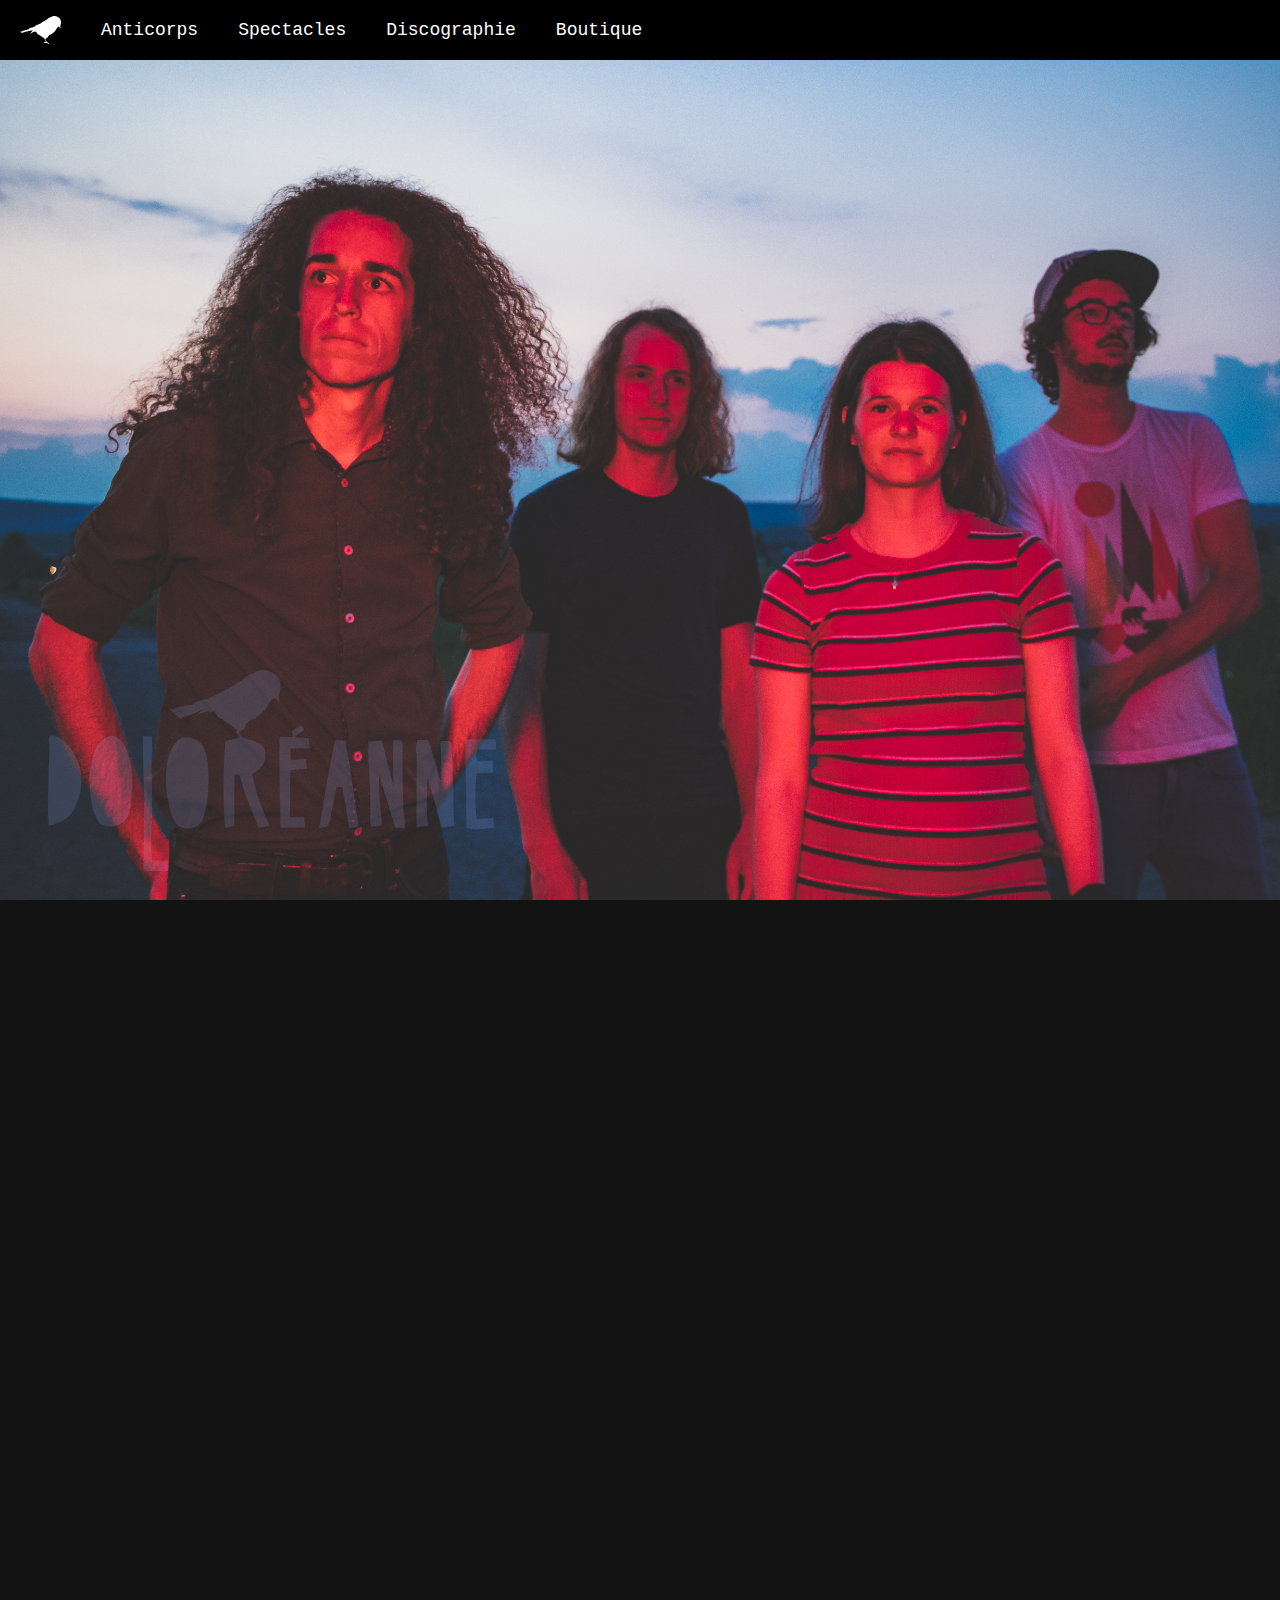
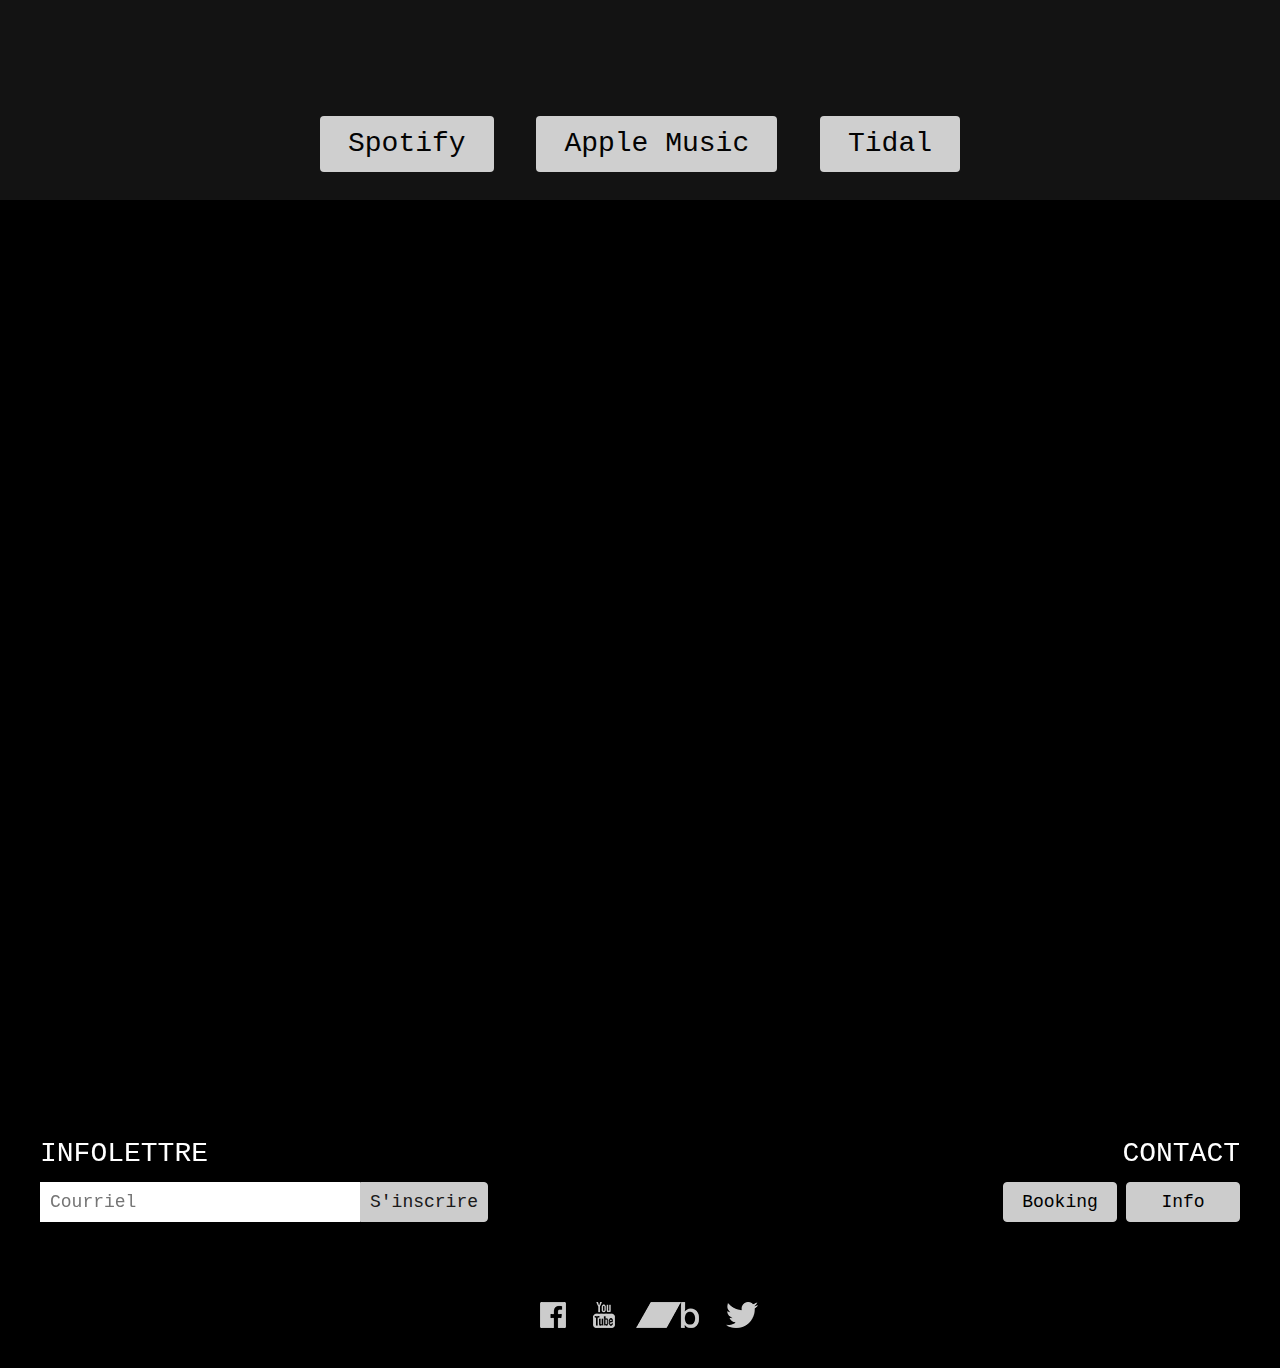
==== commit 8847d02e: "New album!!" ====
--- a/index.html
+++ b/index.html
@@ -32,23 +32,17 @@
 		<img src="./img/logo-cover.svg" alt="DOLORÉANNE" />
 	</div>
 
-	<div class="section anticorps" id="anticorps">
+	<div class="section album" id="album">
 		<div class="title">
-			<span>DOLORÉANNE</span>
-			<hr />
-			<span>ANTICORPS</span>
+
 		</div>
 		<div class="links">
-			<a target="_BLANK" href="https://open.spotify.com/album/1AjdzmxRMo1HwD6W8w2EMB?si=nJT9qt9dRQqXwOm5cv_nzQ"
+			<a target="_BLANK"
+				href="https://open.spotify.com/album/3qQWuzYF5lLKwzo8EQLwB1?si=t3X6bn21QZ2244UsKDHPMw&dl_branch=1"
 				class="spotify">Spotify</a>
-			<a target="_BLANK"
-				href="https://itunes.apple.com/ca/album/anticorps-ep/1452738975?uo=4&app=itunes&at=1000lRnf&ct=LFV_84db6aed80f9a83b27f86c3c426909bb"
-				class="itunes">iTunes</a>
-			<a target="_BLANK"
-				href="https://itunes.apple.com/ca/album/anticorps-ep/1452738975?uo=4&&app=music&at=1000lRnf&ct=LFV_84db6aed80f9a83b27f86c3c426909bb"
+			<a target="_BLANK" href="https://music.apple.com/ca/album/tout-le-monde-a-froid/1573854317"
 				class="apple-music">Apple Music</a>
-			<a target="_BLANK" href="https://play.google.com/music/m/Bmxa6k22r7zkogozr4hranlynjm?signup_if_needed=1"
-				class="google-play">Google Play</a>
+			<a target="_BLANK" href="https://tidal.com/browse/album/186461239" class="tidal">Tidal</a>
 		</div>
 	</div>
 
--- a/css/screen2019030201.css
+++ b/css/screen2019030201.css
@@ -403,23 +403,30 @@
 .section.cover {
 	background: url('../img/cover.jpg');
 	background-size: cover;
-	align-items: center;
-	justify-content: center;
+	position: relative;
 }
 .section.cover img {
 	width: 35%;
 	height: auto;
-}
-
-.section.anticorps {
-	background: url('../img/anticorps.png');
-	background-size: cover;
+	position: absolute;
+	bottom: 0;
+	left: 3em;
+	mix-blend-mode: screen;
+	opacity: 0.5;
+}
+
+.section.album {
+	background: url('../img/pochette.png');
+	background-size: contain;
+	background-position: center;
+	background-repeat: no-repeat;
+	background-color: #131313;
 	display: flex;
 	flex-direction: column;
 	align-items: center;
 	justify-content: space-between;
 }
-.section.anticorps .title {
+.section.album .title {
 	color: #fff;
 	font-family: 'Courier New', Courier, monospace;
 	font-size: 6vw;
@@ -428,20 +435,20 @@
 	margin-top: auto;
 	margin-bottom: auto;
 }
-.section.anticorps .title span {
+.section.album .title span {
 	margin-right: 5px;
 }
-.section.anticorps .links {
+.section.album .links {
 	display: flex;
 	flex-direction: row;
 	align-items: center;
 	margin-bottom: 28px;
-	width: 90%;
+	width: 50%;
 	max-width: 1000px;
 	justify-content: space-between;
 	height: 56px;
 }
-.section.anticorps .links a {
+.section.album .links a {
 	color: #000;
 	font-family: 'Courier New', Courier, monospace;
 	text-decoration: none;
@@ -453,15 +460,15 @@
 	overflow: hidden;
 	opacity: 0.8;
 }
-.section.anticorps .links a:hover {
+.section.album .links a:hover {
 	opacity: 1;
 }
 @media only screen and (max-width: 920px) {
-	.section.anticorps .links {
+	.section.album .links {
 		flex-direction: column; 
 		height: auto;
 	}
-	.section.anticorps .links a {
+	.section.album .links a {
 		width: 200px;
 		text-align: center;
 		padding: 0.5 0;
@@ -471,10 +478,12 @@
 
 .section.spectacles {
 	background-color: #000;
+	align-items: center;
 }
 .section.spectacles .wrapper {
 	flex: 1;
 	width: 100%;
+	padding: 3em;
 }
 
 .contact {
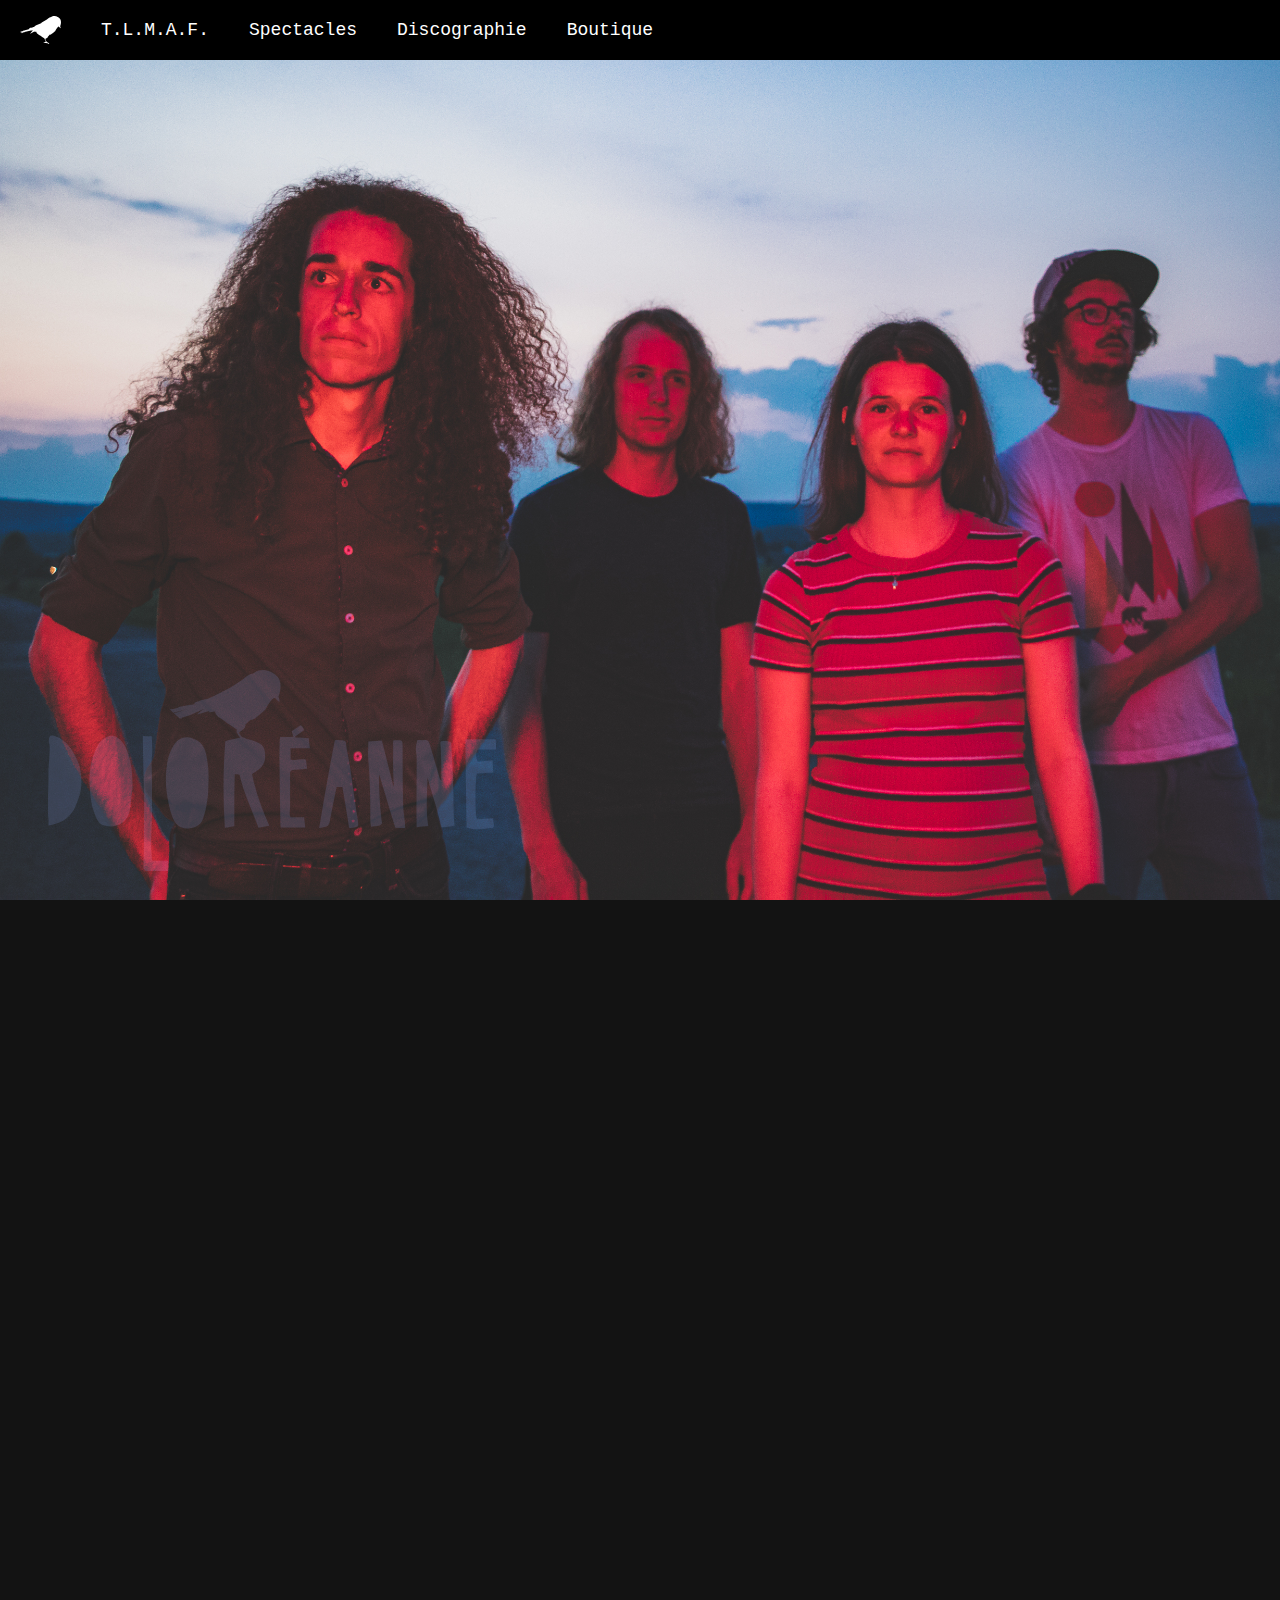
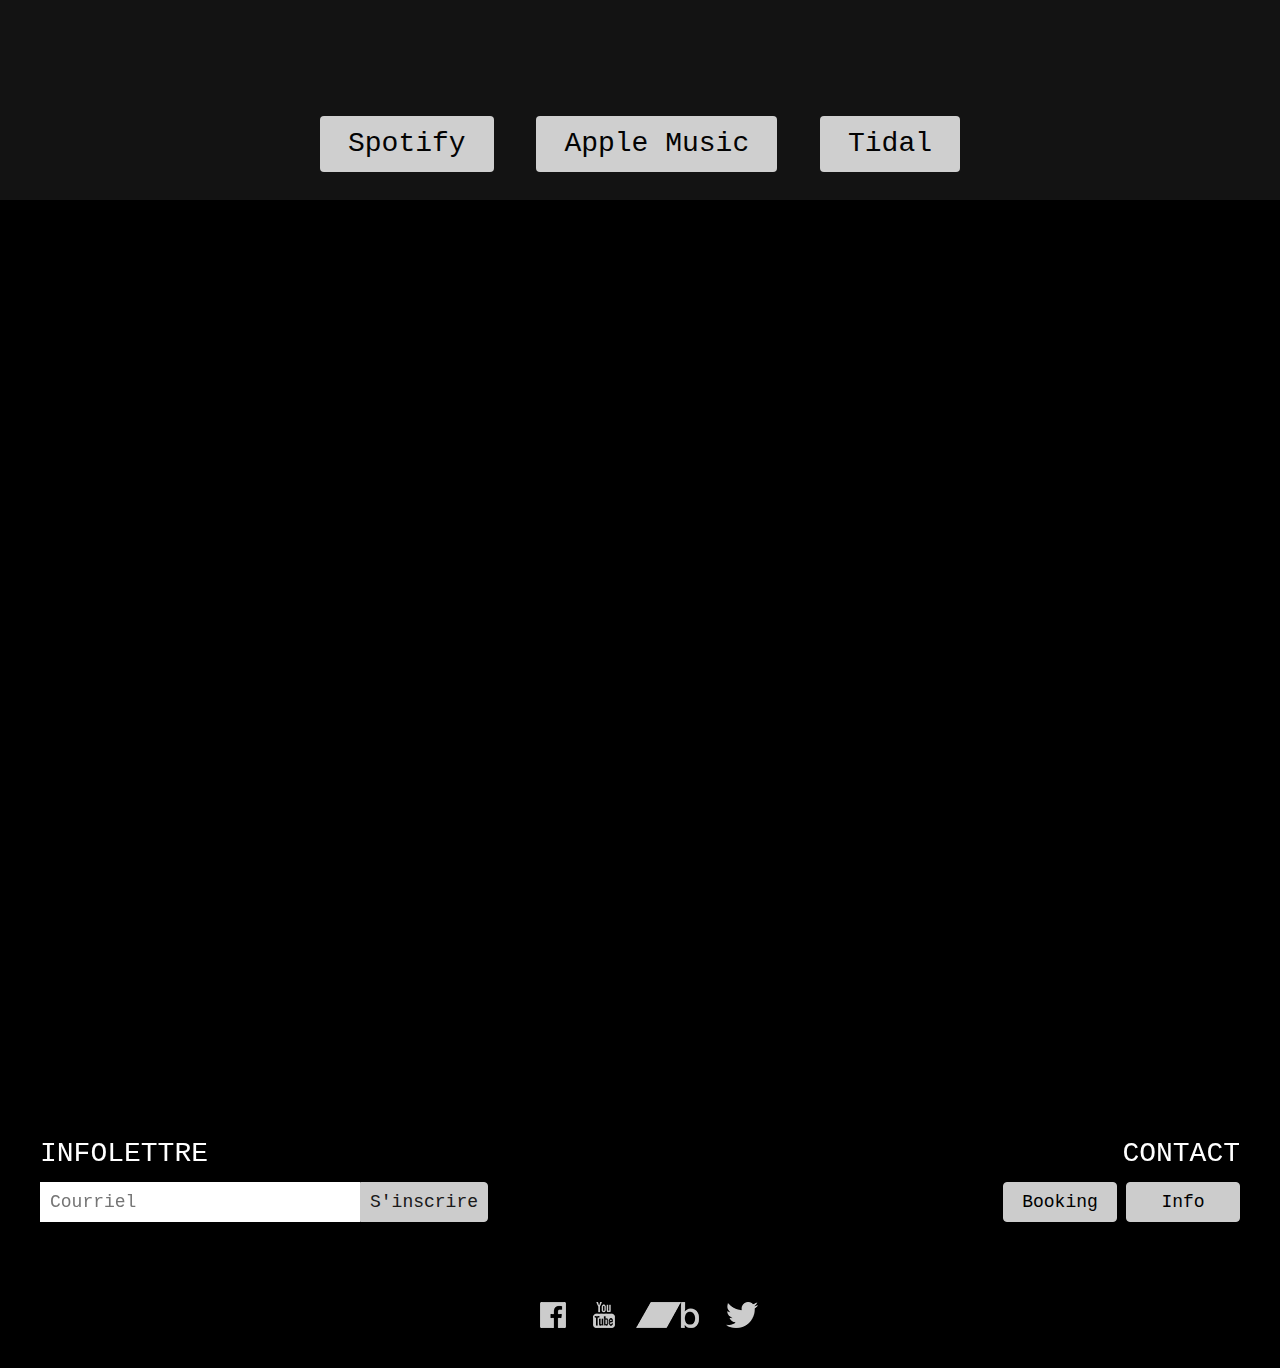
==== commit 3744f295: "New album name" ====
--- a/index.html
+++ b/index.html
@@ -2,17 +2,17 @@
 <html>
 
 <head>
-	<title>Doloréanne - Anticorps</title>
+	<title>Doloréanne - T.L.M.A.F.</title>
 	<meta http-equiv="Content-Type" content="text/html; charset=utf-8">
 	<meta name="viewport" content="width=device-width, initial-scale=1.0" />
 	<meta property="og:type" content="website">
 	<meta property="og:url" content="http://www.doloreanne.com/">
 	<meta property="og:title" content="Doloréanne">
-	<meta property="og:description" content="Nouvel EP : Anticorps">
-	<meta property="og:site_name" content="Doloréanne - Anticorps">
+	<meta property="og:description" content="Nouvel album : T.L.M.A.F.">
+	<meta property="og:site_name" content="Doloréanne - T.L.M.A.F.">
 	<meta property="og:image" content="http://doloreanne.com/img/fb-cover.png">
 	<meta itemscope="" itemtype="website">
-	<meta itemprop="description" content="Nouvel EP : Anticorps">
+	<meta itemprop="description" content="Nouvel album : T.L.M.A.F.">
 	<meta itemprop="image" content="http://doloreanne.com/img/cover.jpg">
 	<link rel="icon" type="image/png" href="img/icon.png" />
 	<link rel="stylesheet" type="text/css" href="./css/screen2019030201.css" />
@@ -22,7 +22,7 @@
 
 	<nav>
 		<img src="./img/wezo.svg" alt="Dolo" />
-		<a href="#anticorps">Anticorps</a>
+		<a href="#album">T.L.M.A.F.</a>
 		<a href="#spectacles">Spectacles</a>
 		<a href="https://doloreanne.bandcamp.com/music" target="_BLANK">Discographie</a>
 		<a href="https://doloreanne.bandcamp.com/merch" target="_BLANK">Boutique</a>
